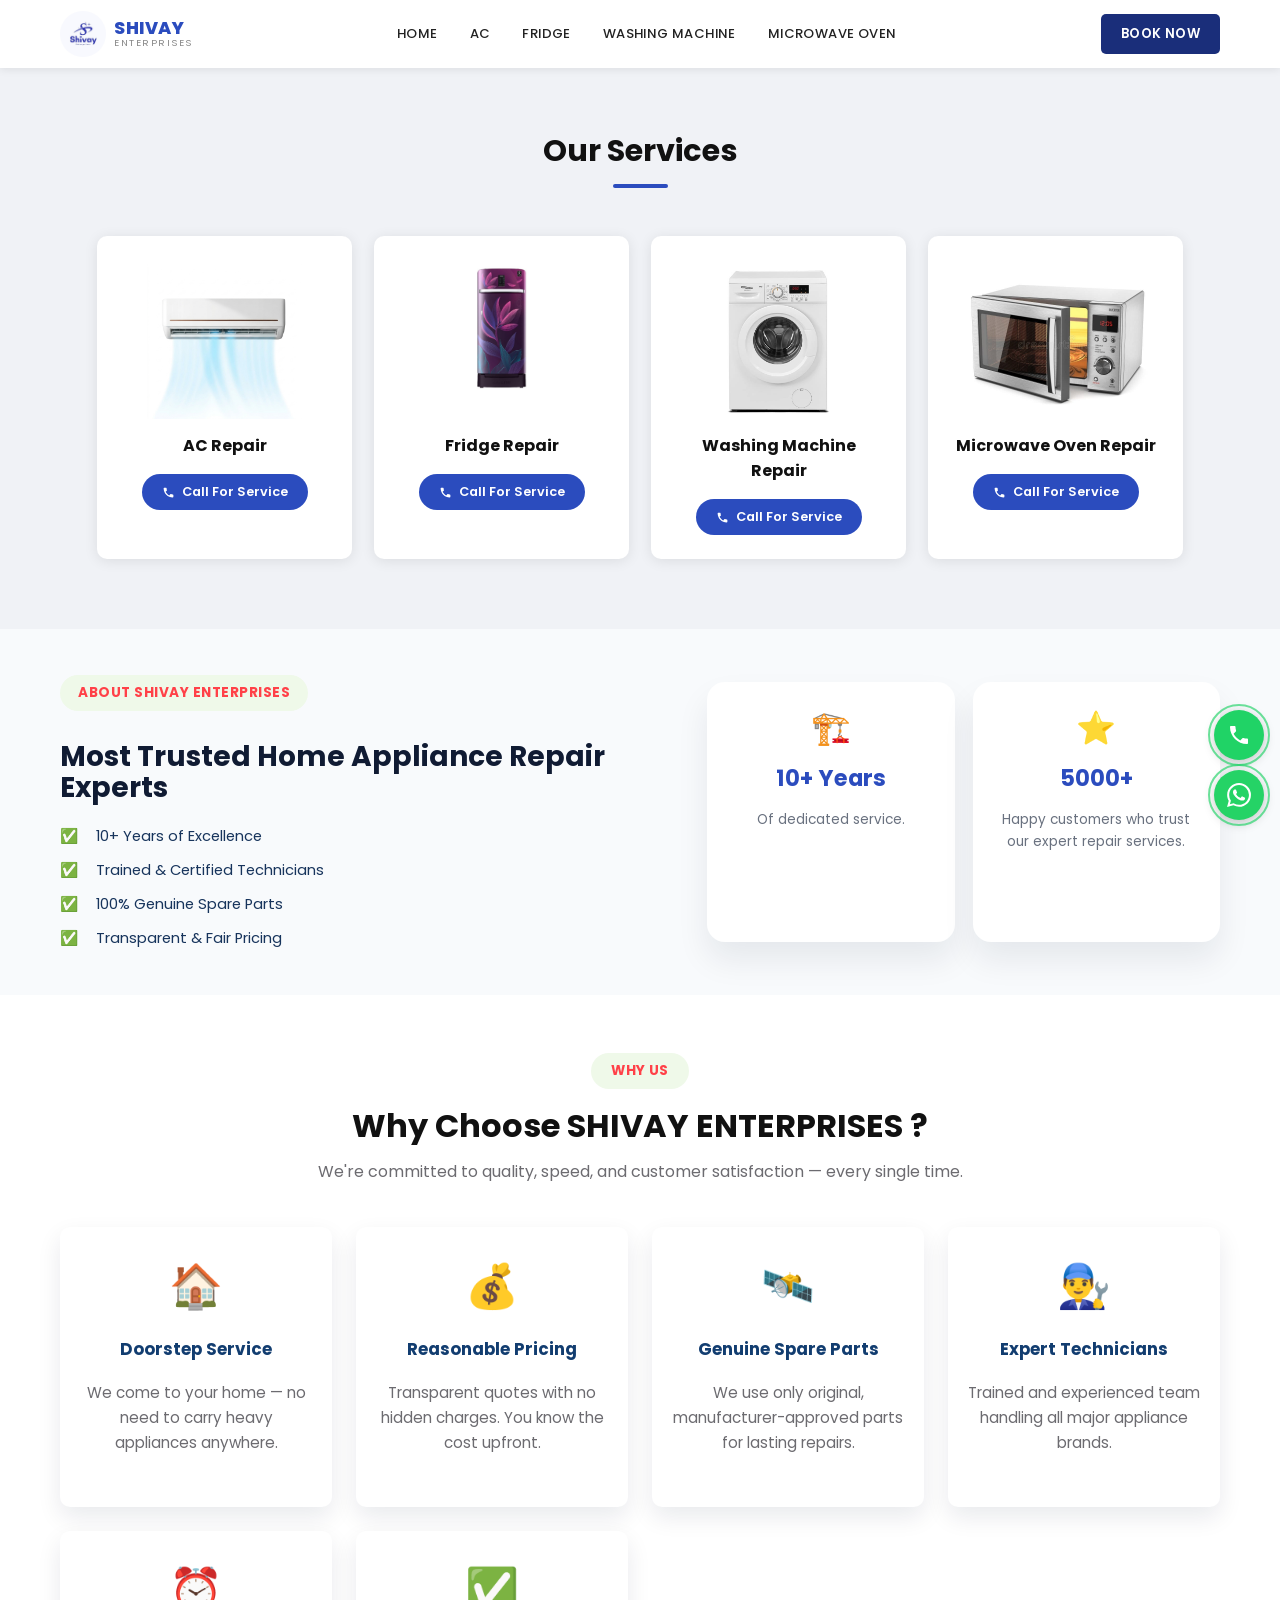
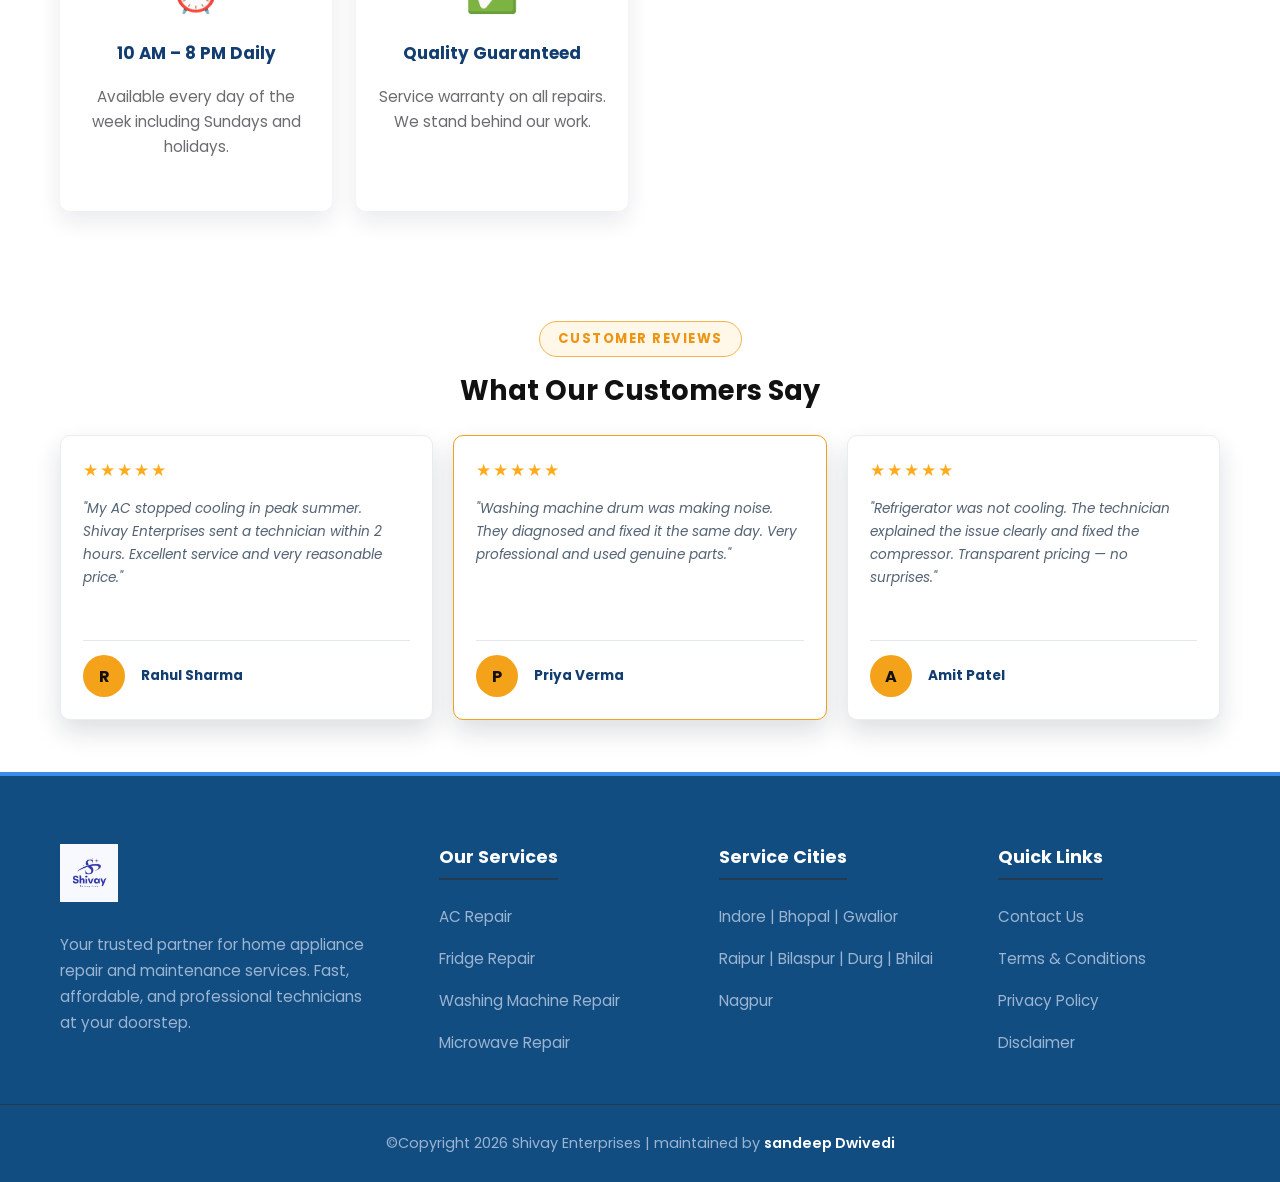
==== index.html @ f2757d31 "Keep service cities on one line" ====
<!DOCTYPE html>
<html lang="en">
<head>
  <meta charset="UTF-8" />
  <meta name="viewport" content="width=device-width, initial-scale=1.0" />
  <meta name="description" content="Shivay Enterprises provides home appliance repair services including AC, fridge, washing machine and microwave oven repair." />
  <title>Shivay Enterprises | Home Appliance Repair Service</title>
  <link rel="preconnect" href="https://fonts.googleapis.com" />
  <link rel="preconnect" href="https://fonts.gstatic.com" crossorigin />
  <link href="https://fonts.googleapis.com/css2?family=Poppins:wght@300;400;500;600;700;800&display=swap" rel="stylesheet" />
  <link rel="stylesheet" href="css/style.css" />
</head>
<body>

  <!-- HEADER -->
  <header class="header" id="mainHeader">
    <div class="container header__inner">
      <a href="#" class="logo">
        <img src="images/logo.jpg" alt="Shivay Enterprises Logo" class="logo__img" onerror="this.style.display='none';this.nextElementSibling.style.display='flex'" />
        <div class="logo__fallback">S</div>
        <div class="logo__text">
          <span class="logo__name">SHIVAY</span>
          <span class="logo__sub">ENTERPRISES</span>
        </div>
      </a>

      <nav class="nav" id="desktopNav">
        <a href="#" class="nav__link">HOME</a>
        <a href="#ac-repair" class="nav__link">AC</a>
        <a href="#fridge-repair" class="nav__link">FRIDGE</a>
        <a href="#washing-machine-repair" class="nav__link">WASHING MACHINE</a>
        <a href="#microwave-repair" class="nav__link">MICROWAVE OVEN</a>
      </nav>

      <a href="tel:+919039470978" class="btn-booknow">BOOK NOW</a>

      <button class="hamburger" id="hamburger" aria-label="Open menu">
        <span></span>
        <span></span>
        <span></span>
      </button>
    </div>

    <!-- Mobile Menu -->
    <div class="mobile-menu" id="mobileMenu">
      <a href="#" class="mobile-menu__link">HOME</a>
      <a href="#ac-repair" class="mobile-menu__link">AC</a>
      <a href="#fridge-repair" class="mobile-menu__link">FRIDGE</a>
      <a href="#washing-machine-repair" class="mobile-menu__link">WASHING MACHINE</a>
      <a href="#microwave-repair" class="mobile-menu__link">MICROWAVE OVEN</a>
      <a href="tel:+919039470978" class="btn-booknow mobile-menu__btn">BOOK NOW</a>
    </div>
  </header>

  <!-- SERVICES SECTION -->
  <section class="services" id="services">
    <div class="container">
      <h1 class="section-title">Our Services</h1>
      <div class="section-line"></div>

      <div class="services__grid">

        <!-- AC Repair -->
        <div class="service-card" id="ac-repair">
          <div class="service-card__img-wrap">
            <img src="images/ac.png" alt="AC Repair" class="service-card__img" />
          </div>
          <p class="service-card__name">AC Repair</p>
          <a href="tel:+919039470978" class="btn-call">
            <svg viewBox="0 0 24 24"><path d="M6.62 10.79c1.44 2.83 3.76 5.14 6.59 6.59l2.2-2.2c.27-.27.67-.36 1.02-.24 1.12.37 2.33.57 3.57.57.55 0 1 .45 1 1V20c0 .55-.45 1-1 1-9.39 0-17-7.61-17-17 0-.55.45-1 1-1h3.5c.55 0 1 .45 1 1 0 1.25.2 2.45.57 3.57.11.35.03.74-.25 1.02l-2.2 2.2z"/></svg>
            Call For Service
          </a>
        </div>

        <!-- Fridge Repair -->
        <div class="service-card" id="fridge-repair">
          <div class="service-card__img-wrap">
            <img src="images/fridge.png" alt="Fridge Repair" class="service-card__img" />
          </div>
          <p class="service-card__name">Fridge Repair</p>
          <a href="tel:+919039470978" class="btn-call">
            <svg viewBox="0 0 24 24"><path d="M6.62 10.79c1.44 2.83 3.76 5.14 6.59 6.59l2.2-2.2c.27-.27.67-.36 1.02-.24 1.12.37 2.33.57 3.57.57.55 0 1 .45 1 1V20c0 .55-.45 1-1 1-9.39 0-17-7.61-17-17 0-.55.45-1 1-1h3.5c.55 0 1 .45 1 1 0 1.25.2 2.45.57 3.57.11.35.03.74-.25 1.02l-2.2 2.2z"/></svg>
            Call For Service
          </a>
        </div>

        <!-- Washing Machine Repair -->
        <div class="service-card" id="washing-machine-repair">
          <div class="service-card__img-wrap">
            <img src="images/washer.png" alt="Washing Machine Repair" class="service-card__img" />
          </div>
          <p class="service-card__name">Washing Machine Repair</p>
          <a href="tel:+919039470978" class="btn-call">
            <svg viewBox="0 0 24 24"><path d="M6.62 10.79c1.44 2.83 3.76 5.14 6.59 6.59l2.2-2.2c.27-.27.67-.36 1.02-.24 1.12.37 2.33.57 3.57.57.55 0 1 .45 1 1V20c0 .55-.45 1-1 1-9.39 0-17-7.61-17-17 0-.55.45-1 1-1h3.5c.55 0 1 .45 1 1 0 1.25.2 2.45.57 3.57.11.35.03.74-.25 1.02l-2.2 2.2z"/></svg>
            Call For Service
          </a>
        </div>

        <!-- Microwave Oven Repair -->
        <div class="service-card" id="microwave-repair">
          <div class="service-card__img-wrap">
            <img src="images/microwave.png" alt="Microwave Oven Repair" class="service-card__img" />
          </div>
          <p class="service-card__name">Microwave Oven Repair</p>
          <a href="tel:+919039470978" class="btn-call">
            <svg viewBox="0 0 24 24"><path d="M6.62 10.79c1.44 2.83 3.76 5.14 6.59 6.59l2.2-2.2c.27-.27.67-.36 1.02-.24 1.12.37 2.33.57 3.57.57.55 0 1 .45 1 1V20c0 .55-.45 1-1 1-9.39 0-17-7.61-17-17 0-.55.45-1 1-1h3.5c.55 0 1 .45 1 1 0 1.25.2 2.45.57 3.57.11.35.03.74-.25 1.02l-2.2 2.2z"/></svg>
            Call For Service
          </a>
        </div>

      </div>
    </div>
  </section>

  <!-- ABOUT SHIVAY ENTERPRISES -->
  <section class="about" id="about">
    <div class="container about__inner">
      <div class="about__content">
        <p class="about__eyebrow">ABOUT SHIVAY ENTERPRISES</p>
        <h2 class="about__title">Most Trusted Home Appliance Repair Experts</h2>
        <ul class="about__list">
          <li>✅ <span>10+ Years of Excellence</span></li>
          <li>✅ <span>Trained &amp; Certified Technicians</span></li>
          <li>✅ <span>100% Genuine Spare Parts</span></li>
          <li>✅ <span>Transparent &amp; Fair Pricing</span></li>
        </ul>
      </div>

      <div class="about__stats">
        <div class="about__stat">
          <div class="about__stat-icon">🏗️</div>
          <h3>10+ Years</h3>
          <p>Of dedicated service.</p>
        </div>
        <div class="about__stat">
          <div class="about__stat-icon">⭐</div>
          <h3>5000+</h3>
          <p>Happy customers who trust our expert repair services.</p>
        </div>
      </div>
    </div>
  </section>

  <!-- WHY US -->
  <section class="why-choose" id="why-choose">
    <div class="container">
      <p class="why-choose__badge">WHY US</p>
      <h2 class="why-choose__heading">Why Choose SHIVAY ENTERPRISES ?</h2>
      <p class="why-choose__description">We're committed to quality, speed, and customer satisfaction — every single time.</p>

      <div class="why-choose__grid">
        <article class="feature">
          <div class="feature__icon">🏠</div>
          <h3 class="feature__title">Doorstep Service</h3>
          <p class="feature__text">We come to your home — no need to carry heavy appliances anywhere.</p>
        </article>
        <article class="feature">
          <div class="feature__icon">💰</div>
          <h3 class="feature__title">Reasonable Pricing</h3>
          <p class="feature__text">Transparent quotes with no hidden charges. You know the cost upfront.</p>
        </article>
        <article class="feature">
          <div class="feature__icon">🛰️</div>
          <h3 class="feature__title">Genuine Spare Parts</h3>
          <p class="feature__text">We use only original, manufacturer-approved parts for lasting repairs.</p>
        </article>
        <article class="feature">
          <div class="feature__icon">👨‍🔧</div>
          <h3 class="feature__title">Expert Technicians</h3>
          <p class="feature__text">Trained and experienced team handling all major appliance brands.</p>
        </article>
        <article class="feature">
          <div class="feature__icon">⏰</div>
          <h3 class="feature__title">10 AM – 8 PM Daily</h3>
          <p class="feature__text">Available every day of the week including Sundays and holidays.</p>
        </article>
        <article class="feature">
          <div class="feature__icon">✅</div>
          <h3 class="feature__title">Quality Guaranteed</h3>
          <p class="feature__text">Service warranty on all repairs. We stand behind our work.</p>
        </article>
      </div>
    </div>
  </section>

  <!-- CUSTOMER REVIEWS -->
  <section class="reviews" id="reviews">
    <div class="container">
      <p class="reviews__badge">CUSTOMER REVIEWS</p>
      <h2 class="reviews__heading">What Our Customers Say</h2>

      <div class="reviews__grid">
        <article class="review-card">
          <div class="review-card__stars">★★★★★</div>
          <p class="review-card__text">"My AC stopped cooling in peak summer. Shivay Enterprises sent a technician within 2 hours. Excellent service and very reasonable price."</p>
          <div class="review-card__customer">
            <div class="review-card__avatar">R</div>
            <p>Rahul Sharma</p>
          </div>
        </article>

        <article class="review-card review-card--featured">
          <div class="review-card__stars">★★★★★</div>
          <p class="review-card__text">"Washing machine drum was making noise. They diagnosed and fixed it the same day. Very professional and used genuine parts."</p>
          <div class="review-card__customer">
            <div class="review-card__avatar">P</div>
            <p>Priya Verma</p>
          </div>
        </article>

        <article class="review-card">
          <div class="review-card__stars">★★★★★</div>
          <p class="review-card__text">"Refrigerator was not cooling. The technician explained the issue clearly and fixed the compressor. Transparent pricing — no surprises."</p>
          <div class="review-card__customer">
            <div class="review-card__avatar">A</div>
            <p>Amit Patel</p>
          </div>
        </article>
      </div>
    </div>
  </section>

  <!-- CONTACT SECTION -->
  <section class="contact" id="contact">
    <div class="container">
      <div class="contact__grid">
        <div class="contact__brand">
          <img src="images/logo.jpg" alt="Shivay Enterprises" class="contact__logo" />
          <p>Your trusted partner for home appliance repair and maintenance services. Fast, affordable, and professional technicians at your doorstep.</p>
        </div>

        <div class="contact__column">
          <h2>Our Services</h2>
          <a href="#ac-repair">AC Repair</a>
          <a href="#fridge-repair">Fridge Repair</a>
          <a href="#washing-machine-repair">Washing Machine Repair</a>
          <a href="#microwave-repair">Microwave Repair</a>
        </div>

        <div class="contact__column">
          <h2>Service Cities</h2>
          <p>Indore | Bhopal | Gwalior</p>
          <p class="contact__cities">Raipur | Bilaspur | Durg | Bhilai</p>
          <p>Nagpur</p>
        </div>

        <div class="contact__column">
          <h2>Quick Links</h2>
          <a href="tel:+919039470978">Contact Us</a>
          <a href="terms.html">Terms &amp; Conditions</a>
            <a href="privacy.html">Privacy Policy</a>
          <a href="disclaimer.html">Disclaimer</a>
        </div>
      </div>
    </div>
  </section>

  <!-- FOOTER -->
  <footer class="footer">
    <div class="container">
      <p class="footer__copy">&copy;Copyright 2026 Shivay Enterprises | maintained by <strong>sandeep Dwivedi</strong></p>
    </div>
  </footer>

  <!-- Floating Call & WhatsApp Buttons -->
  <div class="floating-btns">
    <a href="tel:+919039470978" class="floating-btn floating-btn--call" title="Call Us">
      <svg viewBox="0 0 24 24"><path d="M6.62 10.79c1.44 2.83 3.76 5.14 6.59 6.59l2.2-2.2c.27-.27.67-.36 1.02-.24 1.12.37 2.33.57 3.57.57.55 0 1 .45 1 1V20c0 .55-.45 1-1 1-9.39 0-17-7.61-17-17 0-.55.45-1 1-1h3.5c.55 0 1 .45 1 1 0 1.25.2 2.45.57 3.57.11.35.03.74-.25 1.02l-2.2 2.2z"/></svg>
    </a>
    <a href="https://wa.me/919039470978" class="floating-btn floating-btn--whatsapp" title="WhatsApp" target="_blank" rel="noopener">
      <svg viewBox="0 0 24 24"><path d="M17.472 14.382c-.297-.149-1.758-.867-2.03-.967-.273-.099-.471-.148-.67.15-.197.297-.767.966-.94 1.164-.173.199-.347.223-.644.075-.297-.15-1.255-.463-2.39-1.475-.883-.788-1.48-1.761-1.653-2.059-.173-.297-.018-.458.13-.606.134-.133.298-.347.446-.52.149-.174.198-.298.298-.497.099-.198.05-.371-.025-.52-.075-.149-.669-1.612-.916-2.207-.242-.579-.487-.5-.669-.51-.173-.008-.371-.01-.57-.01-.198 0-.52.074-.792.372-.272.297-1.04 1.016-1.04 2.479 0 1.462 1.065 2.875 1.213 3.074.149.198 2.096 3.2 5.077 4.487.709.306 1.262.489 1.694.625.712.227 1.36.195 1.871.118.571-.085 1.758-.719 2.006-1.413.248-.694.248-1.289.173-1.413-.074-.124-.272-.198-.57-.347m-5.421 7.403h-.004a9.87 9.87 0 01-5.031-1.378l-.361-.214-3.741.982.998-3.648-.235-.374a9.86 9.86 0 01-1.51-5.26c.001-5.45 4.436-9.884 9.888-9.884 2.64 0 5.122 1.03 6.988 2.898a9.825 9.825 0 012.893 6.994c-.003 5.45-4.437 9.884-9.885 9.884m8.413-18.297A11.815 11.815 0 0012.05 0C5.495 0 .16 5.335.157 11.892c0 2.096.547 4.142 1.588 5.945L.057 24l6.305-1.654a11.882 11.882 0 005.683 1.448h.005c6.554 0 11.89-5.335 11.893-11.893a11.821 11.821 0 00-3.48-8.413z"/></svg>
    </a>
  </div>

  <script src="js/script.js"></script>
</body>
</html>
---- css/style.css ----
@import url('https://fonts.googleapis.com/css2?family=Poppins:wght@300;400;500;600;700;800&display=swap');

* {
  box-sizing: border-box;
  margin: 0;
  padding: 0;
}

html {
  scroll-behavior: smooth;
}

body {
  font-family: 'Poppins', sans-serif;
  color: #222;
  background: #fff;
}

a {
  text-decoration: none;
  color: inherit;
}

img {
  max-width: 100%;
  display: block;
}

.container {
  max-width: 1200px;
  margin: 0 auto;
  padding: 0 20px;
}

/* ========================
   HEADER
======================== */
.header {
  position: sticky;
  top: 0;
  z-index: 1000;
  background: #fff;
  box-shadow: 0 2px 8px rgba(0,0,0,0.08);
}

.header__inner {
  display: flex;
  align-items: center;
  justify-content: space-between;
  height: 68px;
}

/* Logo */
.logo {
  display: flex;
  align-items: center;
  gap: 8px;
}

.logo__img {
  width: 46px;
  height: 46px;
  border-radius: 50%;
  object-fit: contain;
}

.logo__fallback {
  display: none;
  width: 46px;
  height: 46px;
  border-radius: 50%;
  background: #2b4cbe;
  color: #fff;
  font-size: 22px;
  font-weight: 800;
  align-items: center;
  justify-content: center;
  flex-shrink: 0;
}

.logo__text {
  display: flex;
  flex-direction: column;
  line-height: 1.1;
}

.logo__name {
  font-size: 1.1rem;
  font-weight: 800;
  color: #2b4cbe;
  letter-spacing: 0.5px;
}

.logo__sub {
  font-size: 0.6rem;
  font-weight: 400;
  color: #888;
  letter-spacing: 1.5px;
}

/* Desktop Nav */
.nav {
  display: flex;
  align-items: center;
  gap: 4px;
}

.nav__link {
  font-size: 0.82rem;
  font-weight: 500;
  color: #222;
  padding: 8px 14px;
  letter-spacing: 0.4px;
}

.nav__link:hover {
  color: #2b4cbe;
}

/* Book Now Button */
.btn-booknow {
  background: #1a2e7a;
  color: #fff;
  font-size: 0.82rem;
  font-weight: 600;
  padding: 10px 20px;
  border-radius: 5px;
  letter-spacing: 0.4px;
  white-space: nowrap;
  transition: background 0.2s;
}

.btn-booknow:hover {
  background: #142265;
}

/* Hamburger */
.hamburger {
  display: none;
  flex-direction: column;
  gap: 5px;
  background: none;
  border: none;
  cursor: pointer;
  padding: 4px;
}

.hamburger span {
  display: block;
  width: 24px;
  height: 2px;
  background: #222;
  border-radius: 2px;
  transition: all 0.3s;
}

.hamburger.active span:nth-child(1) { transform: translateY(7px) rotate(45deg); }
.hamburger.active span:nth-child(2) { opacity: 0; }
.hamburger.active span:nth-child(3) { transform: translateY(-7px) rotate(-45deg); }

/* Mobile Menu */
.mobile-menu {
  display: none;
  flex-direction: column;
  gap: 2px;
  padding: 14px 20px 18px;
  border-top: 2px solid #2b4cbe;
  background: #fff;
}

.mobile-menu.open {
  display: flex;
}

.mobile-menu__link {
  font-size: 0.9rem;
  font-weight: 500;
  color: #222;
  padding: 10px 12px;
  border-radius: 5px;
  letter-spacing: 0.4px;
}

.mobile-menu__link:hover {
  background: rgba(43,76,190,0.07);
  color: #2b4cbe;
}

.mobile-menu__btn {
  margin-top: 8px;
  text-align: center;
  display: block;
  width: 100%;
}

/* ========================
   SECTION TITLE & LINE
======================== */
.section-title {
  font-size: 1.9rem;
  font-weight: 700;
  text-align: center;
  color: #111;
  margin-bottom: 10px;
}

.section-title--white {
  color: #fff;
}

.section-line {
  width: 55px;
  height: 4px;
  background: #2b4cbe;
  margin: 0 auto 48px;
  border-radius: 2px;
}

.section-line--white {
  background: #fff;
}

/* ========================
   SERVICES SECTION
======================== */
.services {
  background: #f0f2f6;
  padding: 60px 0 70px;
}

.services__grid {
  display: flex;
  flex-wrap: wrap;
  justify-content: center;
  gap: 22px;
}

/* Service Card */
.service-card {
  background: #fff;
  border-radius: 10px;
  box-shadow: 0 2px 14px rgba(0,0,0,0.09);
  padding: 28px 22px 24px;
  display: flex;
  flex-direction: column;
  align-items: center;
  text-align: center;
  width: 255px;
  transition: transform 0.3s ease, box-shadow 0.3s ease;
}

.service-card:hover {
  transform: translateY(-8px) scale(1.02);
  box-shadow: 0 12px 26px rgba(0,0,0,0.16);
}

.service-card__img-wrap {
  width: 200px;
  height: 155px;
  display: flex;
  align-items: center;
  justify-content: center;
  margin-bottom: 14px;
  overflow: hidden;
}

.service-card__img {
  max-width: 100%;
  max-height: 100%;
  object-fit: contain;
  transition: transform 0.3s ease-in-out;
}

.service-card:hover .service-card__img {
  transform: scale(1.1);
}

.service-card__name {
  font-size: 1rem;
  font-weight: 700;
  color: #111;
  margin-bottom: 16px;
}

/* Call For Service Button */
.btn-call {
  display: inline-flex;
  align-items: center;
  gap: 7px;
  background: #2b4cbe;
  color: #fff;
  font-size: 0.8rem;
  font-weight: 600;
  padding: 9px 20px;
  border-radius: 50px;
  transition: background 0.2s;
}

.btn-call svg {
  width: 13px;
  height: 13px;
  fill: #fff;
  flex-shrink: 0;
}

.btn-call:hover {
  background: #1e3a9f;
}

/* ========================
   ABOUT SECTION
======================== */
.about {
  background: #f8fafc;
  padding: 46px 0;
}

.about__inner {
  display: grid;
  grid-template-columns: minmax(0, 1.15fr) minmax(420px, 1fr);
  align-items: center;
  gap: 58px;
}

.about__eyebrow {
  display: inline-block;
  background: #eff9e9;
  color: #ff4148;
  font-size: 0.85rem;
  font-weight: 700;
  letter-spacing: 0.5px;
  padding: 8px 18px;
  border-radius: 30px;
  margin-bottom: 30px;
}

.about__title {
  max-width: 620px;
  color: #101b33;
  font-size: 1.75rem;
  line-height: 1.12;
  margin-bottom: 22px;
}

.about__list {
  list-style: none;
  display: grid;
  gap: 13px;
  color: #17345c;
  font-size: 0.92rem;
}

.about__list li {
  display: flex;
  align-items: center;
  gap: 18px;
}

.about__list li:first-letter {
  color: #45ce8a;
}

.about__stats {
  display: grid;
  grid-template-columns: repeat(2, minmax(0, 1fr));
  gap: 18px;
}

.about__stat {
  min-height: 260px;
  background: #fff;
  border-radius: 18px;
  box-shadow: 0 18px 32px rgba(16,27,51,0.08);
  padding: 30px 18px 24px;
  text-align: center;
}

.about__stat-icon {
  font-size: 2rem;
  line-height: 1;
  margin-bottom: 17px;
}

.about__stat h3 {
  color: #2b4cbe;
  font-size: 1.4rem;
  margin-bottom: 14px;
}

.about__stat p {
  color: #69717f;
  font-size: 0.85rem;
  line-height: 1.65;
}

/* ========================
   WHY CHOOSE US
======================== */
.why-choose {
  background: #fff;
  padding: 58px 0 66px;
  text-align: center;
}

.why-choose__grid {
  display: grid;
  grid-template-columns: repeat(4, minmax(0, 1fr));
  gap: 24px;
  justify-content: start;
  margin-top: 42px;
}

.feature {
  min-height: 280px;
  background: #fff;
  border-radius: 10px;
  box-shadow: 0 10px 25px rgba(16,27,51,0.09);
  text-align: center;
  padding: 38px 20px 26px;
}

.feature__icon {
  font-size: 2.7rem;
  line-height: 1;
  margin: 0 auto 28px;
}

.feature__title {
  font-size: 1.05rem;
  font-weight: 700;
  color: #123d70;
  margin-bottom: 18px;
}

.feature__text {
  font-size: 0.95rem;
  color: #6c6b70;
  line-height: 1.65;
}

.why-choose__badge {
  display: inline-block;
  margin-bottom: 18px;
  padding: 8px 20px;
  border-radius: 24px;
  background: #eff9e9;
  color: #ff4148;
  font-size: 0.85rem;
  font-weight: 700;
  letter-spacing: 0.4px;
}

.why-choose__heading {
  color: #111;
  font-size: 2rem;
  line-height: 1.2;
  margin-bottom: 14px;
}

.why-choose__description {
  color: #6c6b70;
  font-size: 1rem;
  line-height: 1.6;
}

/* ========================
   CUSTOMER REVIEWS
======================== */
.reviews {
  background: #fff;
  padding: 44px 0 52px;
  text-align: center;
}

.reviews__badge {
  display: inline-block;
  margin-bottom: 18px;
  padding: 7px 18px;
  border: 1px solid #f6b24a;
  border-radius: 24px;
  background: #fff8e9;
  color: #ed9413;
  font-size: 0.82rem;
  font-weight: 700;
  letter-spacing: 1.5px;
}

.reviews__heading {
  color: #111;
  font-size: 1.7rem;
  line-height: 1.2;
  margin-bottom: 28px;
}

.reviews__grid {
  display: grid;
  grid-template-columns: repeat(3, minmax(0, 1fr));
  gap: 20px;
  text-align: left;
}

.review-card {
  min-height: 285px;
  display: flex;
  flex-direction: column;
  background: #fff;
  border: 1px solid #e8edf3;
  border-radius: 10px;
  box-shadow: 0 12px 26px rgba(16,27,51,0.14);
  padding: 26px 22px 22px;
}

.review-card--featured {
  border-color: #f1a11b;
}

.review-card__stars {
  color: #ffab1c;
  font-size: 1.05rem;
  letter-spacing: 2px;
  line-height: 1;
  margin-bottom: 18px;
}

.review-card__text {
  flex: 1;
  color: #536273;
  font-size: 0.85rem;
  font-style: italic;
  line-height: 1.7;
  margin: 0;
}

.review-card__customer {
  display: flex;
  align-items: center;
  gap: 16px;
  border-top: 1px solid #e1e7ed;
  padding-top: 14px;
}

.review-card__avatar {
  width: 42px;
  height: 42px;
  display: flex;
  align-items: center;
  justify-content: center;
  flex-shrink: 0;
  border-radius: 50%;
  background: #f5a21b;
  color: #111;
  font-size: 1rem;
  font-weight: 700;
}

.review-card__customer p {
  color: #123d70;
  font-size: 0.85rem;
  font-weight: 700;
  margin: 0;
}

/* ========================
   CONTACT SECTION
======================== */
.contact {
  background: #124d82;
  border-top: 4px solid #3d8de8;
  padding: 68px 0 48px;
}

.contact__grid {
  display: grid;
  grid-template-columns: 1.45fr 1fr 1fr 1fr;
  gap: 58px;
  max-width: 1180px;
  margin: 0 auto;
}

.contact__brand,
.contact__column {
  display: flex;
  flex-direction: column;
}

.contact__brand {
  gap: 30px;
}

.contact__logo {
  width: 58px;
  height: 58px;
  object-fit: contain;
}

.contact__brand p,
.contact__column a,
.contact__column p {
  color: #9bb4d1;
  font-size: 0.95rem;
  line-height: 1.7;
  margin: 0;
}

.contact__brand p {
  max-width: 410px;
}

.contact__column {
  gap: 16px;
}

.contact__cities {
  white-space: nowrap;
}

.contact__column h2 {
  width: fit-content;
  color: #fff;
  font-size: 1.1rem;
  font-weight: 700;
  margin: 0 0 8px;
  padding-bottom: 8px;
  border-bottom: 2px solid #243a51;
}

.contact__column a:hover {
  color: #fff;
}

/* ========================
   FOOTER
======================== */
.footer {
  background: #124d82;
  border-top: 1px solid #26394c;
  padding: 28px 0;
  text-align: center;
}

.footer__copy {
  color: #9bb4d1;
  font-size: 0.9rem;
}

.footer__copy strong {
  color: #fff;
  font-weight: 600;
}

/* ========================
   FLOATING BUTTONS
======================== */
.floating-btns {
  position: fixed;
  right: 16px;
  bottom: 80px;
  display: flex;
  flex-direction: column;
  gap: 10px;
  z-index: 999;
}

.floating-btn {
  position: relative;
  width: 50px;
  height: 50px;
  border-radius: 50%;
  display: flex;
  align-items: center;
  justify-content: center;
  box-shadow: 0 3px 12px rgba(0,0,0,0.22);
  transition: transform 0.2s;
  animation: floating-icon-bob 1.4s ease-in-out infinite;
}

.floating-btn:hover {
  transform: scale(1.08);
}

.floating-btn--call {
  background: #20d366;
}

.floating-btn--whatsapp {
  background: #25d366;
  box-shadow: 0 3px 12px rgba(0,0,0,0.22);
}

.floating-btn::before {
  content: '';
  position: absolute;
  inset: -6px;
  border: 2px solid rgba(32,211,102,0.65);
  border-radius: 50%;
  animation: floating-wave 1.6s ease-out infinite;
  pointer-events: none;
}

.floating-btn svg {
  width: 24px;
  height: 24px;
  fill: #fff;
}

@keyframes floating-icon-bob {
  0%, 100% { transform: translateY(0); }
  50% { transform: translateY(-5px); }
}

@keyframes floating-wave {
  0% { opacity: 0.8; transform: scale(0.92); }
  70%, 100% { opacity: 0; transform: scale(1.35); }
}

/* ========================
   RESPONSIVE - TABLET
======================== */
@media (max-width: 900px) {
  .about__inner {
    grid-template-columns: 1fr;
  }

  .why-choose__grid {
    grid-template-columns: repeat(2, minmax(0, 1fr));
  }

  .reviews__grid {
    grid-template-columns: 1fr;
    max-width: 620px;
    margin: 0 auto;
  }

  .contact__grid {
    grid-template-columns: repeat(2, minmax(0, 1fr));
    gap: 40px 32px;
  }

  .services__grid {
    gap: 18px;
  }

  .service-card {
    width: 220px;
  }

  .service-card__img-wrap {
    width: 170px;
    height: 130px;
  }
}

/* ========================
   RESPONSIVE - MOBILE
======================== */
@media (max-width: 768px) {
  .nav { display: none; }
  .btn-booknow { display: none; }
  .hamburger { display: flex; }

  .services__grid {
    flex-direction: column;
    align-items: center;
    gap: 18px;
  }

  .service-card {
    width: 100%;
    max-width: 340px;
  }

  .why-choose__grid {
    grid-template-columns: 1fr;
  }

  .feature {
    min-height: 250px;
  }

  .contact__grid {
    grid-template-columns: 1fr;
    gap: 30px;
  }

  .contact {
    padding: 50px 0 34px;
  }

  .section-title {
    font-size: 1.6rem;
  }

  .reviews {
    padding: 42px 0 52px;
  }

  .reviews__heading {
    font-size: 1.55rem;
    margin-bottom: 28px;
  }

  .review-card {
    min-height: 285px;
    padding: 28px 22px 24px;
  }

  .about {
    padding: 52px 0;
  }

  .about__title {
    font-size: 2rem;
  }

  .about__stats {
    grid-template-columns: 1fr;
  }

  .about__stat {
    min-height: auto;
  }
}

@media (max-width: 480px) {
  .container {
    padding: 0 14px;
  }

  .section-title {
    font-size: 1.4rem;
  }

}
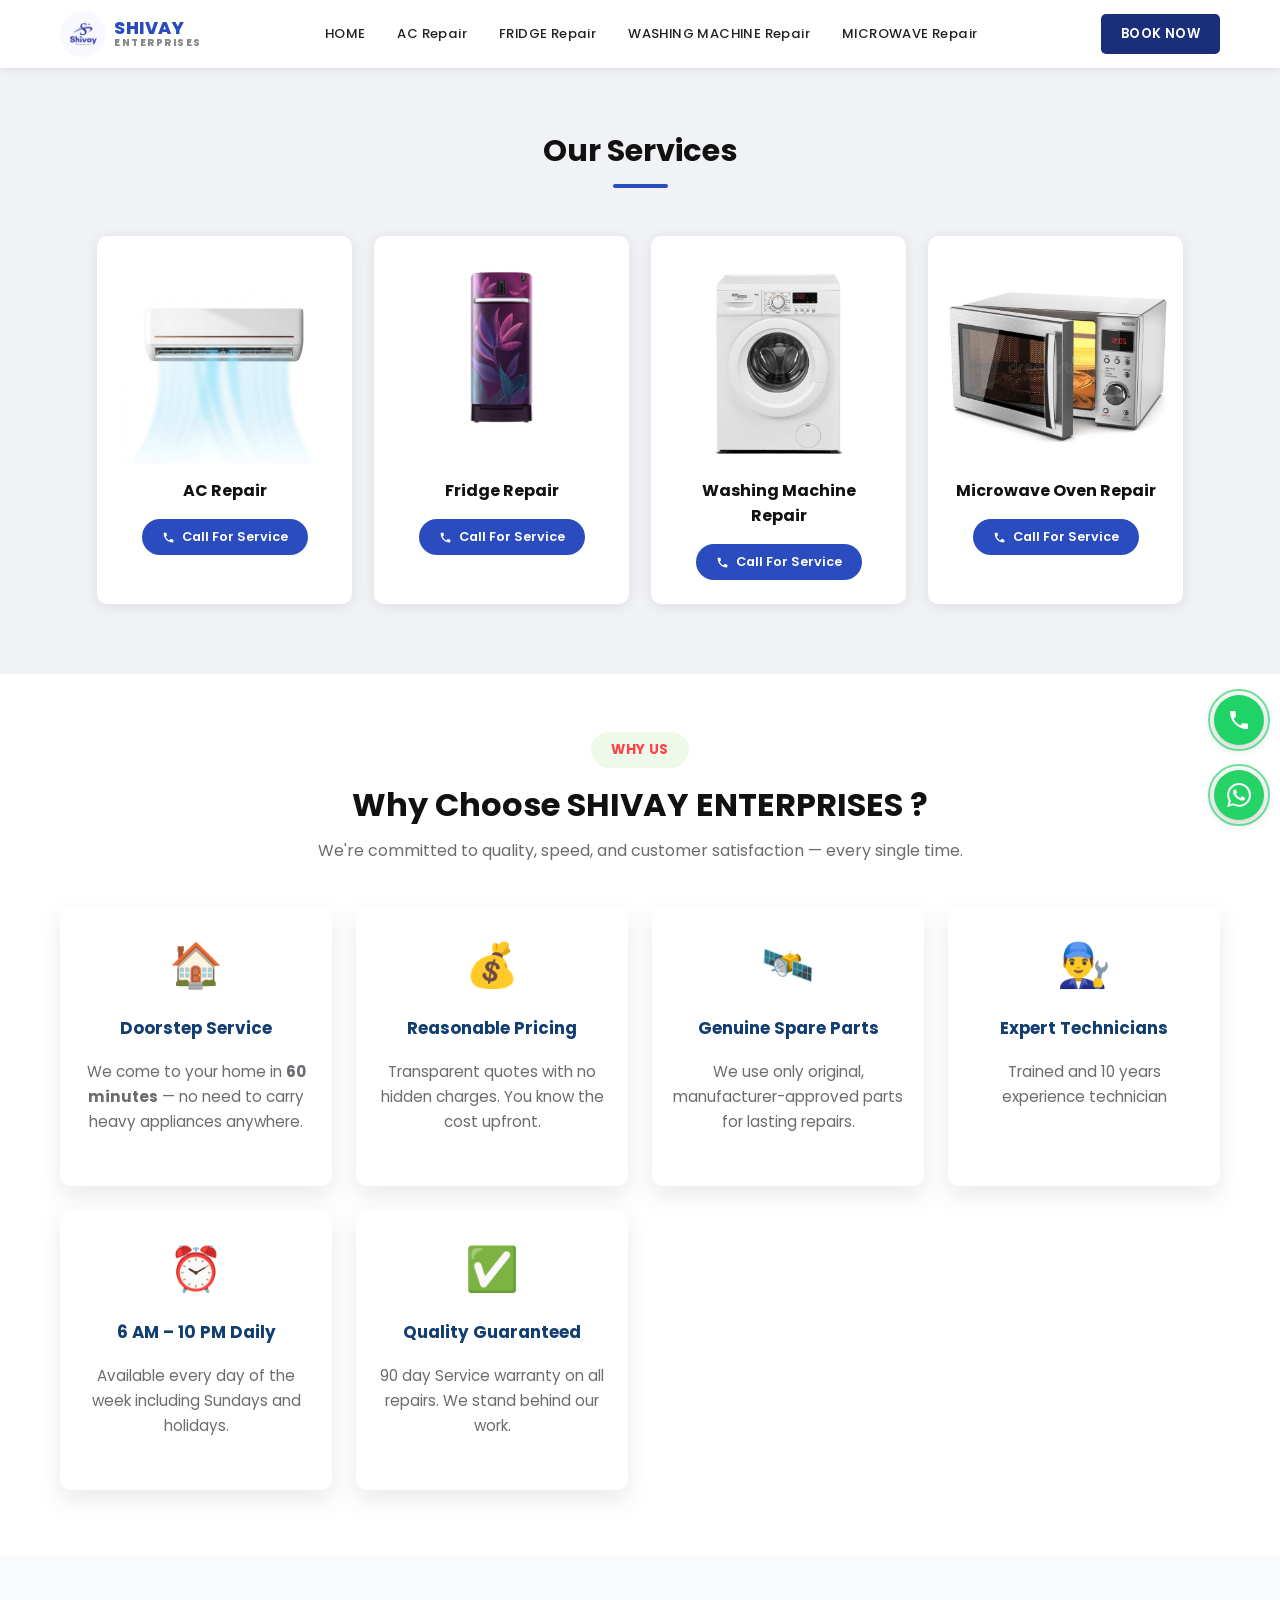
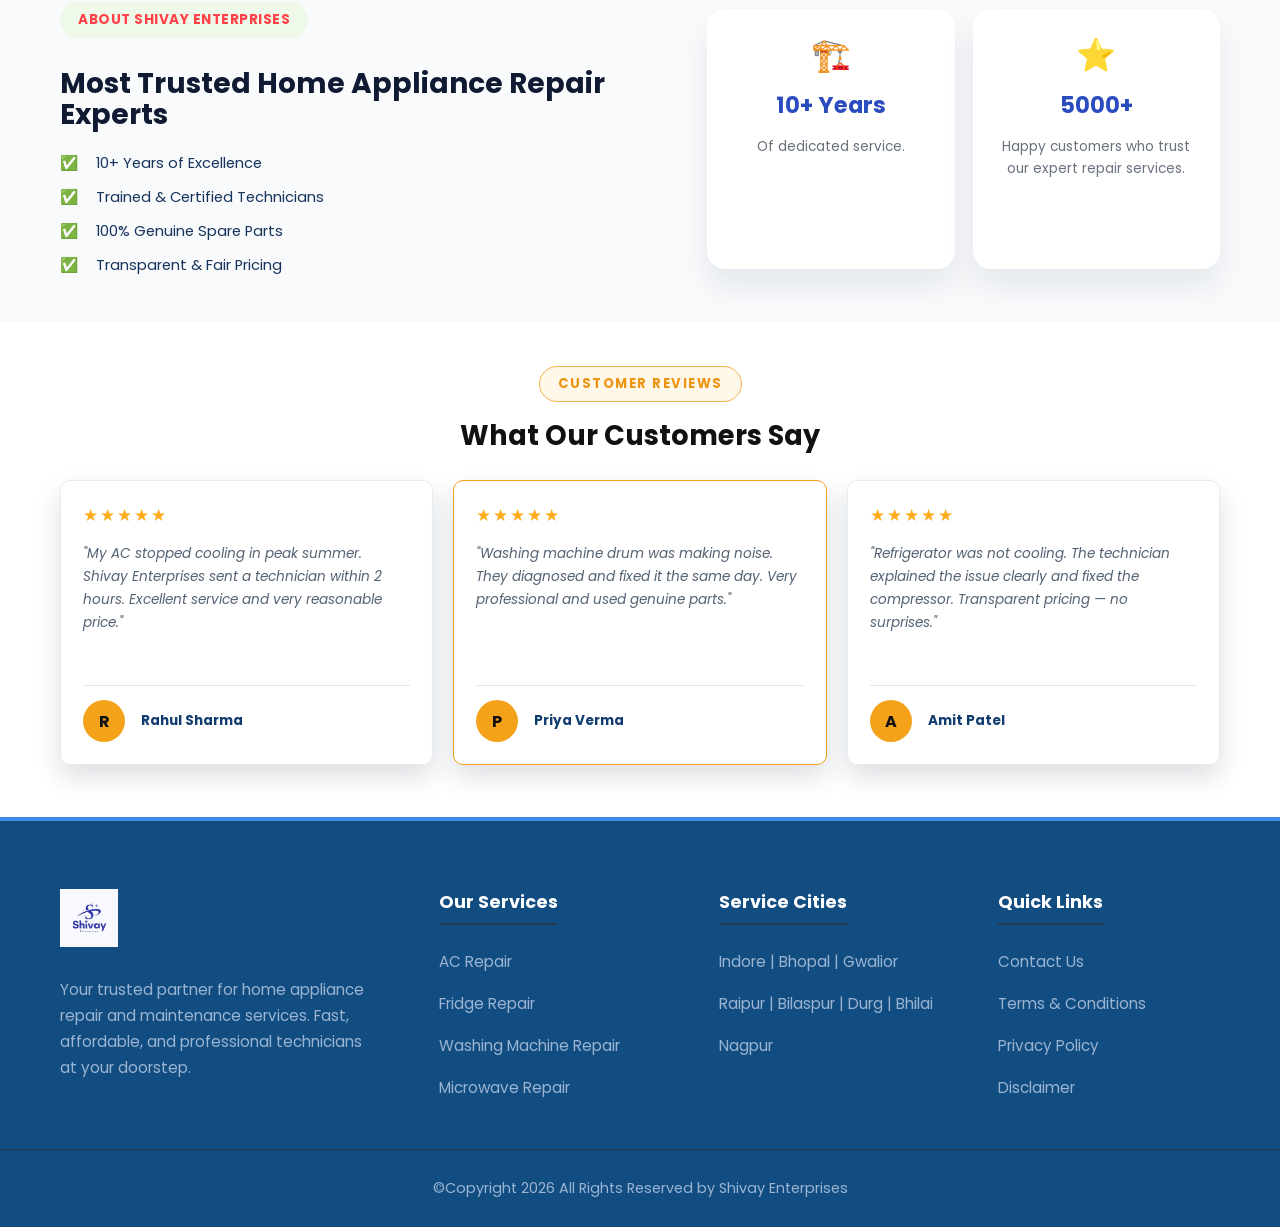
==== commit 6a251faa: "add-landing page" ====
--- a/index.html
+++ b/index.html
@@ -25,11 +25,11 @@
       </a>
 
       <nav class="nav" id="desktopNav">
-        <a href="#" class="nav__link">HOME</a>
-        <a href="#ac-repair" class="nav__link">AC</a>
-        <a href="#fridge-repair" class="nav__link">FRIDGE</a>
-        <a href="#washing-machine-repair" class="nav__link">WASHING MACHINE</a>
-        <a href="#microwave-repair" class="nav__link">MICROWAVE OVEN</a>
+        <a href="index.html" class="nav__link">HOME</a>
+        <a href="ac.html" class="nav__link">AC Repair</a>
+        <a href="fridge.html" class="nav__link">FRIDGE Repair</a>
+        <a href="washing-machine.html" class="nav__link">WASHING MACHINE Repair</a>
+        <a href="microwave.html" class="nav__link">MICROWAVE Repair</a>
       </nav>
 
       <a href="tel:+919039470978" class="btn-booknow">BOOK NOW</a>
@@ -43,11 +43,11 @@
 
     <!-- Mobile Menu -->
     <div class="mobile-menu" id="mobileMenu">
-      <a href="#" class="mobile-menu__link">HOME</a>
-      <a href="#ac-repair" class="mobile-menu__link">AC</a>
-      <a href="#fridge-repair" class="mobile-menu__link">FRIDGE</a>
-      <a href="#washing-machine-repair" class="mobile-menu__link">WASHING MACHINE</a>
-      <a href="#microwave-repair" class="mobile-menu__link">MICROWAVE OVEN</a>
+      <a href="index.html" class="mobile-menu__link">HOME</a>
+      <a href="ac.html" class="mobile-menu__link">AC Repair</a>
+      <a href="fridge.html" class="mobile-menu__link">FRIDGE Repair</a>
+      <a href="washing-machine.html" class="mobile-menu__link">WASHING MACHINE Repair</a>
+      <a href="microwave.html" class="mobile-menu__link">MICROWAVE Repair</a>
       <a href="tel:+919039470978" class="btn-booknow mobile-menu__btn">BOOK NOW</a>
     </div>
   </header>
@@ -108,6 +108,48 @@
           </a>
         </div>
 
+      </div>
+    </div>
+  </section>
+
+  <!-- WHY US -->
+  <section class="why-choose" id="why-choose">
+    <div class="container">
+      <p class="why-choose__badge">WHY US</p>
+      <h2 class="why-choose__heading">Why Choose SHIVAY ENTERPRISES ?</h2>
+      <p class="why-choose__description">We're committed to quality, speed, and customer satisfaction — every single time.</p>
+
+      <div class="why-choose__grid">
+        <article class="feature">
+          <div class="feature__icon">🏠</div>
+          <h3 class="feature__title">Doorstep Service</h3>
+          <p class="feature__text">We come to your home in <strong>60 minutes</strong> — no need to carry heavy appliances anywhere.</p>
+        </article>
+        <article class="feature">
+          <div class="feature__icon">💰</div>
+          <h3 class="feature__title">Reasonable Pricing</h3>
+          <p class="feature__text">Transparent quotes with no hidden charges. You know the cost upfront.</p>
+        </article>
+        <article class="feature">
+          <div class="feature__icon">🛰️</div>
+          <h3 class="feature__title">Genuine Spare Parts</h3>
+          <p class="feature__text">We use only original, manufacturer-approved parts for lasting repairs.</p>
+        </article>
+        <article class="feature">
+          <div class="feature__icon">👨‍🔧</div>
+          <h3 class="feature__title">Expert Technicians</h3>
+          <p class="feature__text">Trained and 10 years experience technician</p>
+        </article>
+        <article class="feature">
+          <div class="feature__icon">⏰</div>
+          <h3 class="feature__title">6 AM – 10 PM Daily</h3>
+          <p class="feature__text">Available every day of the week including Sundays and holidays.</p>
+        </article>
+        <article class="feature">
+          <div class="feature__icon">✅</div>
+          <h3 class="feature__title">Quality Guaranteed</h3>
+          <p class="feature__text">90 day Service warranty on all repairs. We stand behind our work.</p>
+        </article>
       </div>
     </div>
   </section>
@@ -141,48 +183,6 @@
     </div>
   </section>
 
-  <!-- WHY US -->
-  <section class="why-choose" id="why-choose">
-    <div class="container">
-      <p class="why-choose__badge">WHY US</p>
-      <h2 class="why-choose__heading">Why Choose SHIVAY ENTERPRISES ?</h2>
-      <p class="why-choose__description">We're committed to quality, speed, and customer satisfaction — every single time.</p>
-
-      <div class="why-choose__grid">
-        <article class="feature">
-          <div class="feature__icon">🏠</div>
-          <h3 class="feature__title">Doorstep Service</h3>
-          <p class="feature__text">We come to your home — no need to carry heavy appliances anywhere.</p>
-        </article>
-        <article class="feature">
-          <div class="feature__icon">💰</div>
-          <h3 class="feature__title">Reasonable Pricing</h3>
-          <p class="feature__text">Transparent quotes with no hidden charges. You know the cost upfront.</p>
-        </article>
-        <article class="feature">
-          <div class="feature__icon">🛰️</div>
-          <h3 class="feature__title">Genuine Spare Parts</h3>
-          <p class="feature__text">We use only original, manufacturer-approved parts for lasting repairs.</p>
-        </article>
-        <article class="feature">
-          <div class="feature__icon">👨‍🔧</div>
-          <h3 class="feature__title">Expert Technicians</h3>
-          <p class="feature__text">Trained and experienced team handling all major appliance brands.</p>
-        </article>
-        <article class="feature">
-          <div class="feature__icon">⏰</div>
-          <h3 class="feature__title">10 AM – 8 PM Daily</h3>
-          <p class="feature__text">Available every day of the week including Sundays and holidays.</p>
-        </article>
-        <article class="feature">
-          <div class="feature__icon">✅</div>
-          <h3 class="feature__title">Quality Guaranteed</h3>
-          <p class="feature__text">Service warranty on all repairs. We stand behind our work.</p>
-        </article>
-      </div>
-    </div>
-  </section>
-
   <!-- CUSTOMER REVIEWS -->
   <section class="reviews" id="reviews">
     <div class="container">
@@ -231,7 +231,7 @@
 
         <div class="contact__column">
           <h2>Our Services</h2>
-          <a href="#ac-repair">AC Repair</a>
+          <a href="ac.html">AC Repair</a>
           <a href="#fridge-repair">Fridge Repair</a>
           <a href="#washing-machine-repair">Washing Machine Repair</a>
           <a href="#microwave-repair">Microwave Repair</a>
@@ -258,7 +258,7 @@
   <!-- FOOTER -->
   <footer class="footer">
     <div class="container">
-      <p class="footer__copy">&copy;Copyright 2026 Shivay Enterprises | maintained by <strong>sandeep Dwivedi</strong></p>
+      <p class="footer__copy">&copy;Copyright 2026 All Rights Reserved by Shivay Enterprises</p>
     </div>
   </footer>
 
--- a/css/style.css
+++ b/css/style.css
@@ -93,7 +93,7 @@
 
 .logo__sub {
   font-size: 0.6rem;
-  font-weight: 400;
+  font-weight: 800;
   color: #888;
   letter-spacing: 1.5px;
 }
@@ -246,17 +246,11 @@
   align-items: center;
   text-align: center;
   width: 255px;
-  transition: transform 0.3s ease, box-shadow 0.3s ease;
-}
-
-.service-card:hover {
-  transform: translateY(-8px) scale(1.02);
-  box-shadow: 0 12px 26px rgba(0,0,0,0.16);
 }
 
 .service-card__img-wrap {
-  width: 200px;
-  height: 155px;
+  width: 250px;
+  height: 200px;
   display: flex;
   align-items: center;
   justify-content: center;
@@ -265,14 +259,9 @@
 }
 
 .service-card__img {
-  max-width: 100%;
-  max-height: 100%;
+  width: 100%;
+  height: 100%;
   object-fit: contain;
-  transition: transform 0.3s ease-in-out;
-}
-
-.service-card:hover .service-card__img {
-  transform: scale(1.1);
 }
 
 .service-card__name {
@@ -657,7 +646,7 @@
   bottom: 80px;
   display: flex;
   flex-direction: column;
-  gap: 10px;
+  gap: 25px;
   z-index: 999;
 }
 
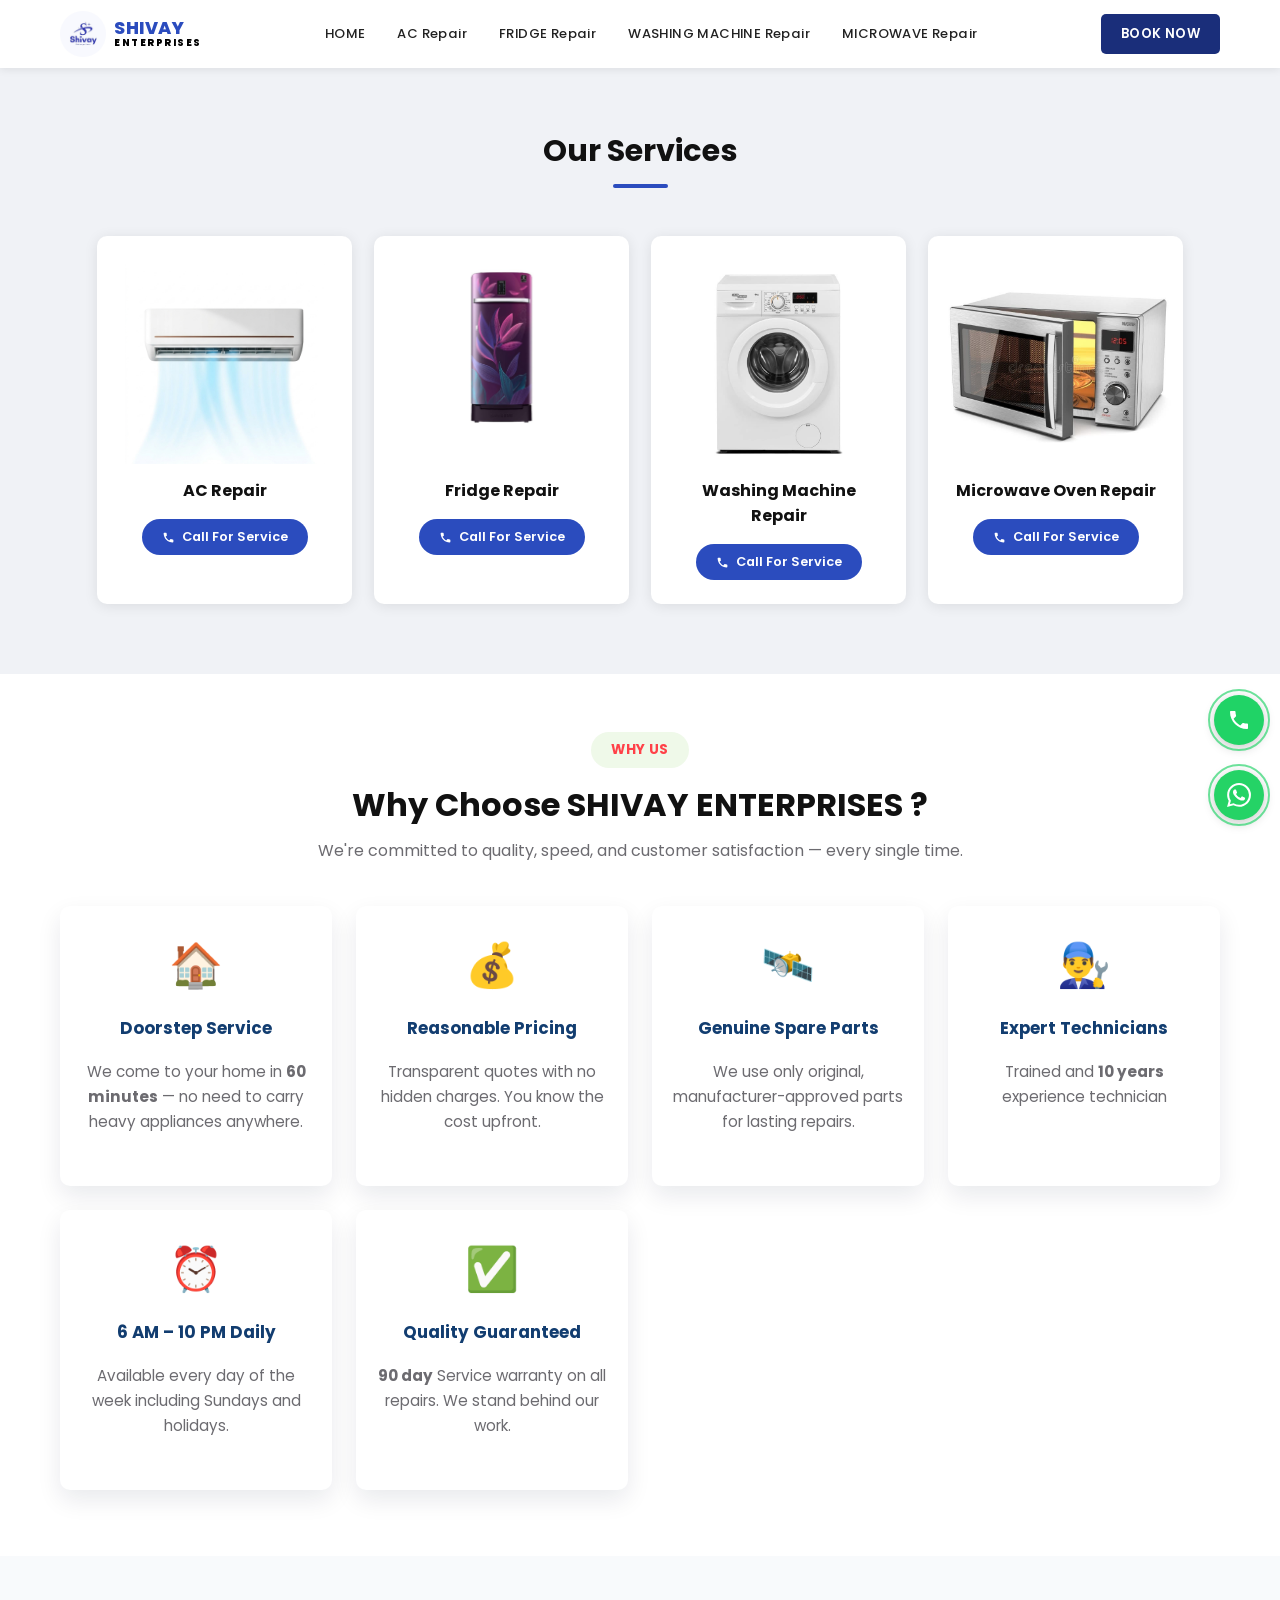
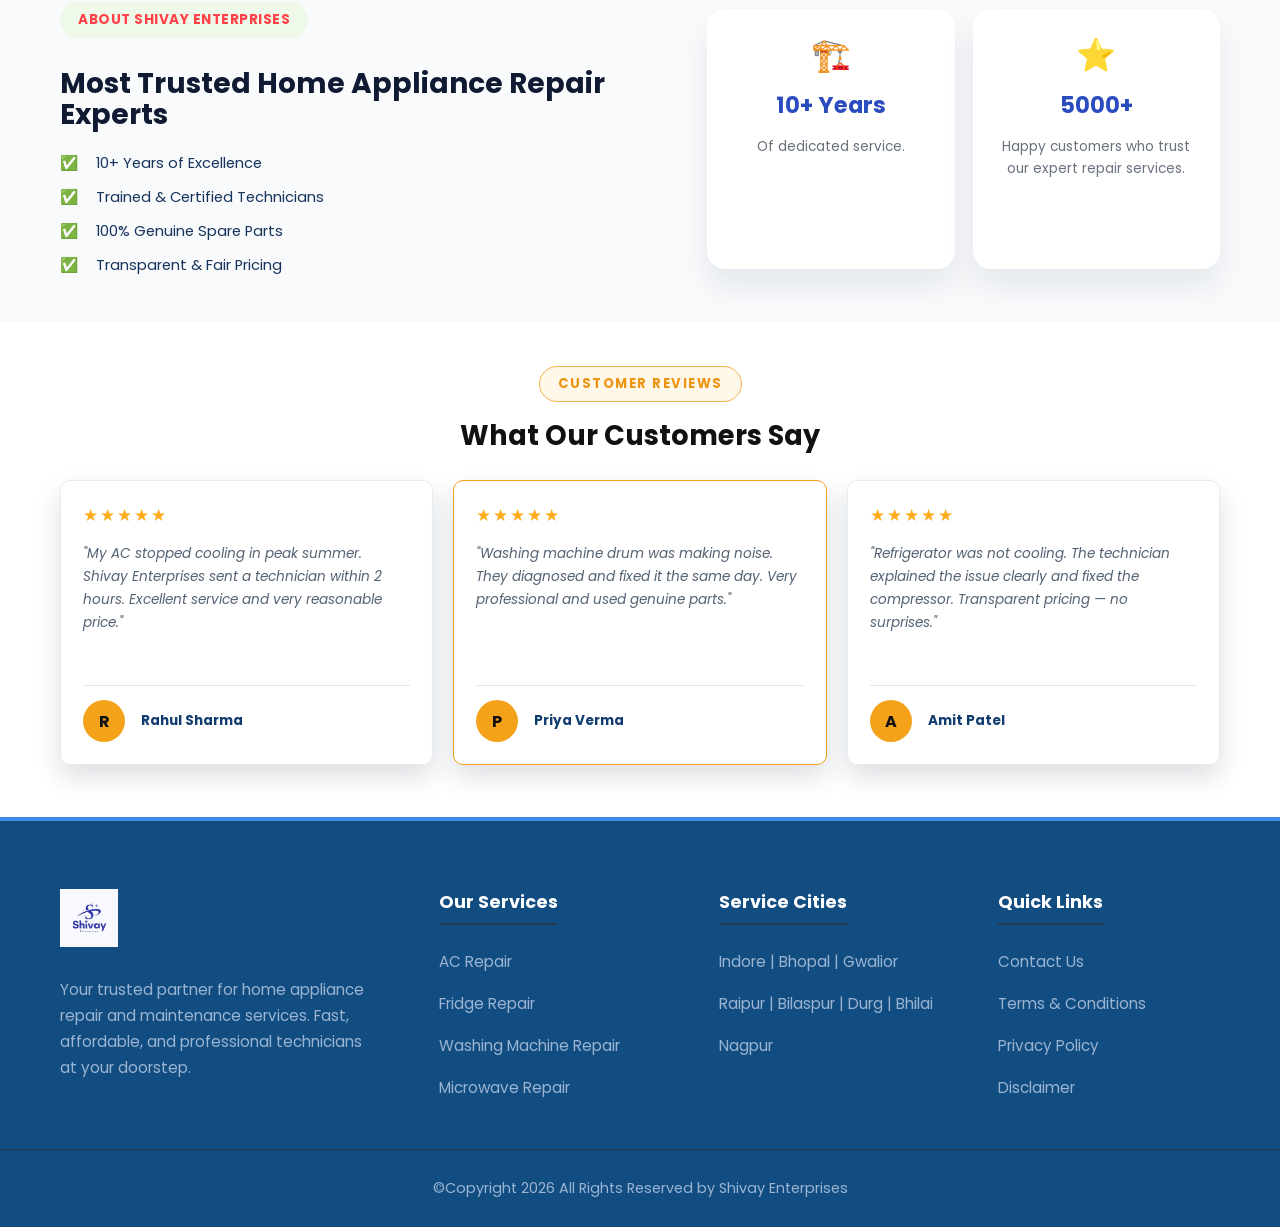
==== commit 9625d2f8: "fix-page content" ====
--- a/index.html
+++ b/index.html
@@ -138,7 +138,7 @@
         <article class="feature">
           <div class="feature__icon">👨‍🔧</div>
           <h3 class="feature__title">Expert Technicians</h3>
-          <p class="feature__text">Trained and 10 years experience technician</p>
+          <p class="feature__text">Trained and <strong>10 years</strong> experience technician</p>
         </article>
         <article class="feature">
           <div class="feature__icon">⏰</div>
@@ -148,7 +148,7 @@
         <article class="feature">
           <div class="feature__icon">✅</div>
           <h3 class="feature__title">Quality Guaranteed</h3>
-          <p class="feature__text">90 day Service warranty on all repairs. We stand behind our work.</p>
+          <p class="feature__text"><strong>90 day</strong> Service warranty on all repairs. We stand behind our work.</p>
         </article>
       </div>
     </div>
@@ -272,6 +272,13 @@
     </a>
   </div>
 
+  <div class="sticky-callbar">
+    <a href="tel:+919039470978" class="sticky-callbar__button">
+      <svg viewBox="0 0 24 24" aria-hidden="true"><path d="M6.62 10.79c1.44 2.83 3.76 5.14 6.59 6.59l2.2-2.2c.27-.27.67-.36 1.02-.24 1.12.37 2.33.57 3.57.57.55 0 1 .45 1 1V20c0 .55-.45 1-1 1C8.61 21 3 15.39 3 8.5c0-.55.45-1 1-1h3.5c.55 0 1 .45 1 1 0 1.25.2 2.45.57 3.57.11.35.03.74-.25 1.02z"/></svg>
+      Call Now
+    </a>
+  </div>
+
   <script src="js/script.js"></script>
 </body>
 </html>
--- a/css/style.css
+++ b/css/style.css
@@ -94,7 +94,7 @@
 .logo__sub {
   font-size: 0.6rem;
   font-weight: 800;
-  color: #888;
+  color: #000;
   letter-spacing: 1.5px;
 }
 
@@ -640,6 +640,10 @@
 /* ========================
    FLOATING BUTTONS
 ======================== */
+.sticky-callbar {
+  display: none;
+}
+
 .floating-btns {
   position: fixed;
   right: 16px;
@@ -743,6 +747,48 @@
    RESPONSIVE - MOBILE
 ======================== */
 @media (max-width: 768px) {
+  body {
+    padding-bottom: 72px;
+  }
+
+  .floating-btns {
+    display: none;
+  }
+
+  .sticky-callbar {
+    position: fixed;
+    right: 0;
+    bottom: 0;
+    left: 0;
+    z-index: 1100;
+    display: flex;
+    justify-content: center;
+    padding: 10px 14px;
+    background: #fff;
+    box-shadow: 0 -3px 14px rgba(16, 27, 51, 0.16);
+  }
+
+  .sticky-callbar__button {
+    display: inline-flex;
+    align-items: center;
+    justify-content: center;
+    gap: 8px;
+    width: min(100%, 360px);
+    min-height: 44px;
+    border-radius: 999px;
+    background: #2b4cbe;
+    color: #fff;
+    font-size: .86rem;
+    font-weight: 700;
+    box-shadow: 0 2px 8px rgba(16, 27, 51, 0.16);
+  }
+
+  .sticky-callbar__button svg {
+    width: 16px;
+    height: 16px;
+    fill: currentColor;
+  }
+
   .nav { display: none; }
   .btn-booknow { display: none; }
   .hamburger { display: flex; }
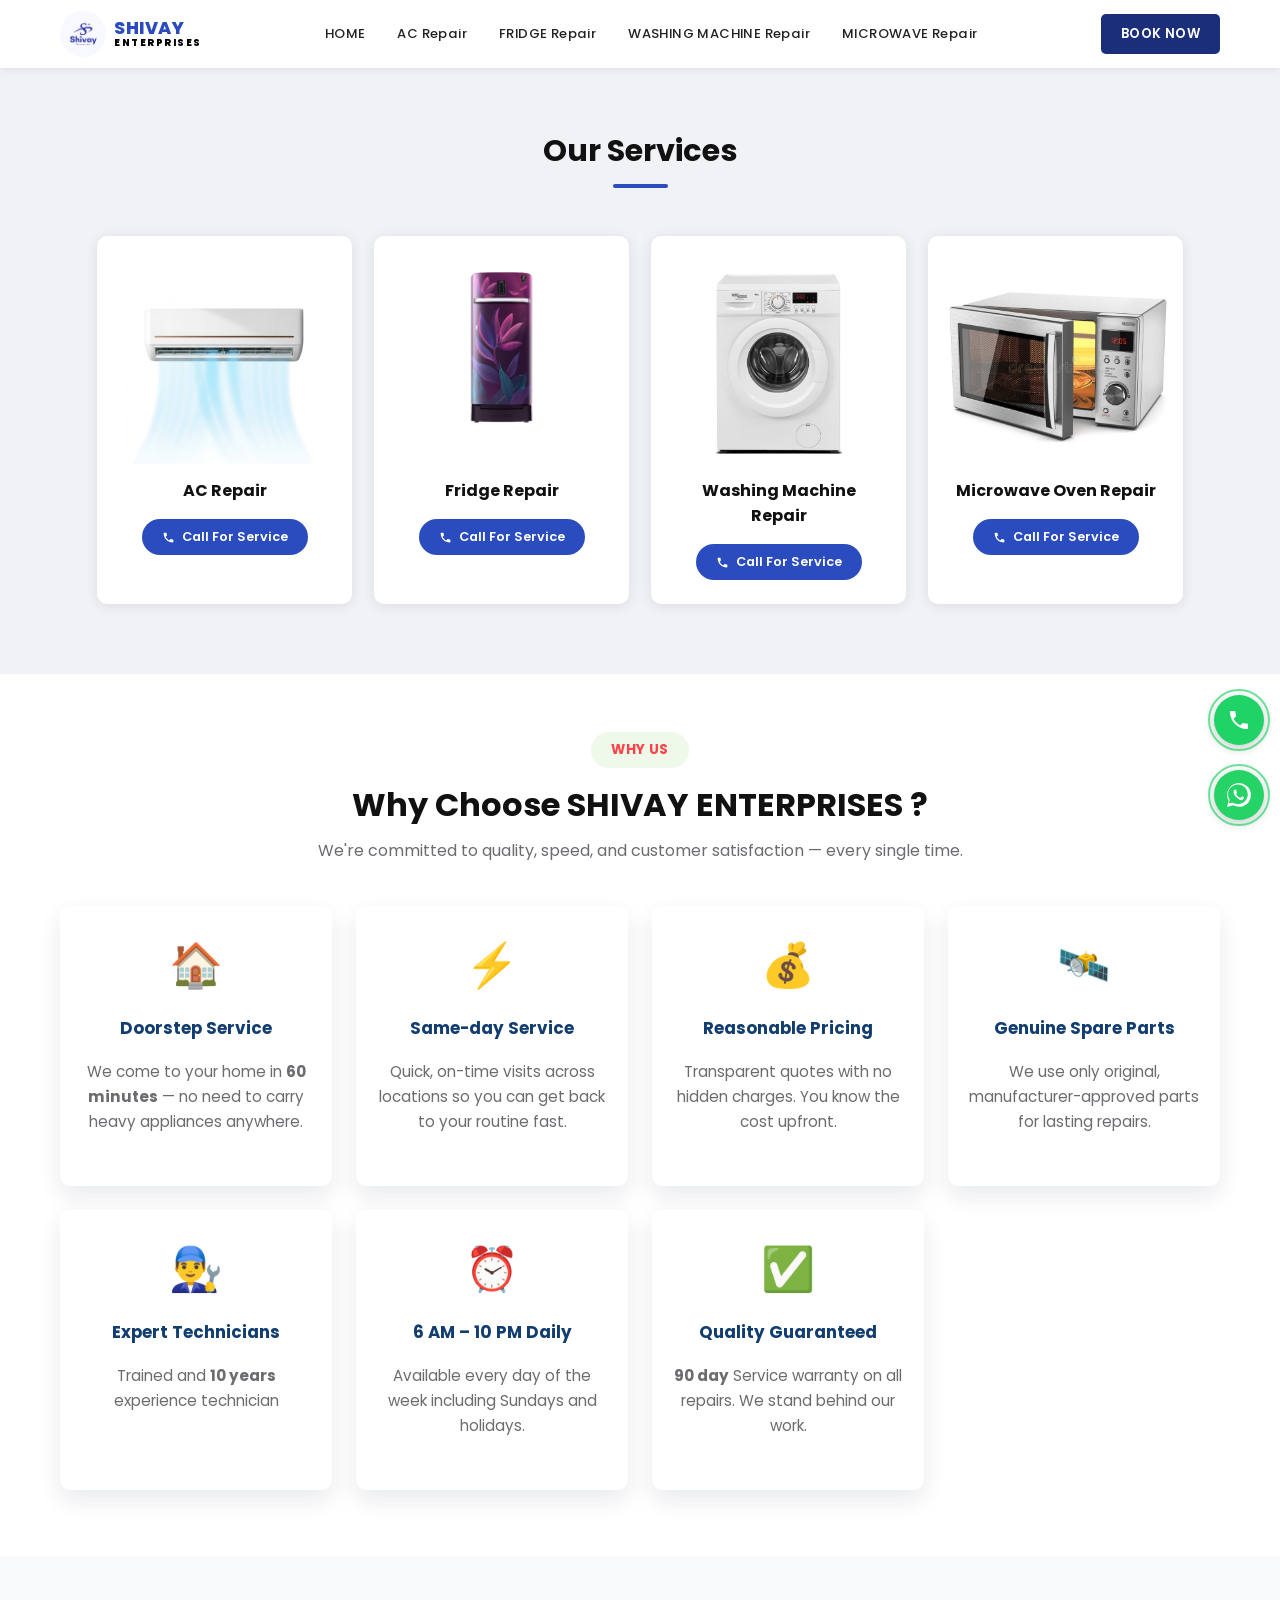
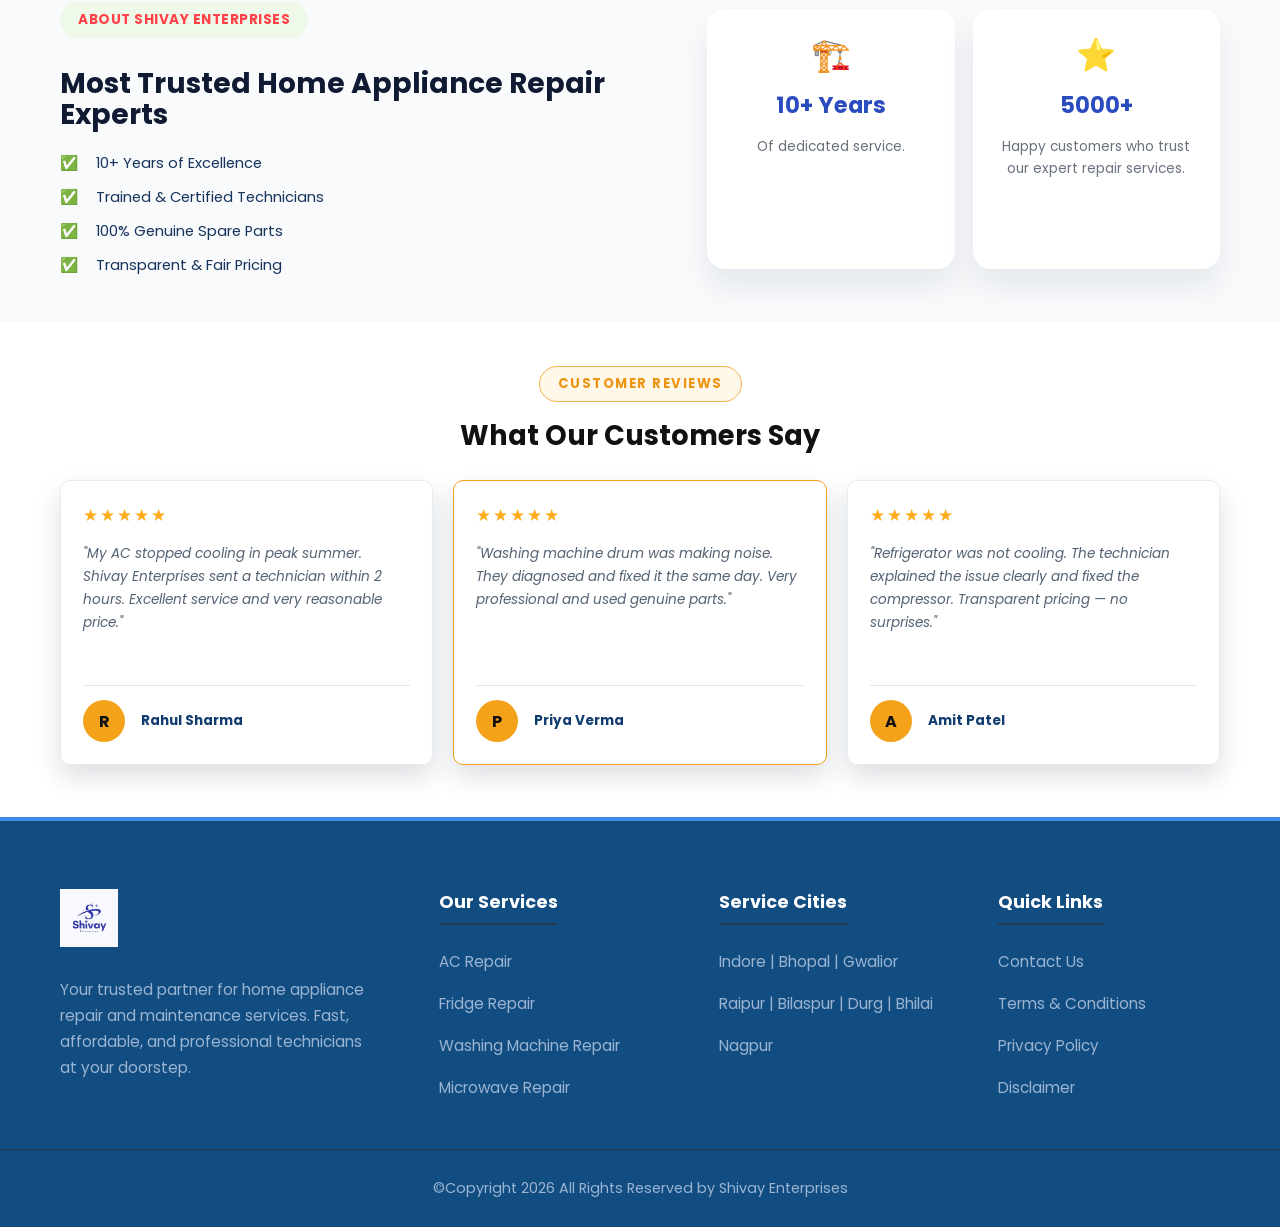
==== commit d2142276: "add same-day service feature to multiple pages" ====
--- a/index.html
+++ b/index.html
@@ -126,6 +126,11 @@
           <p class="feature__text">We come to your home in <strong>60 minutes</strong> — no need to carry heavy appliances anywhere.</p>
         </article>
         <article class="feature">
+          <div class="feature__icon">⚡</div>
+          <h3 class="feature__title">Same-day Service</h3>
+          <p class="feature__text">Quick, on-time visits across locations so you can get back to your routine fast.</p>
+        </article>
+        <article class="feature">
           <div class="feature__icon">💰</div>
           <h3 class="feature__title">Reasonable Pricing</h3>
           <p class="feature__text">Transparent quotes with no hidden charges. You know the cost upfront.</p>
--- a/css/style.css
+++ b/css/style.css
@@ -696,6 +696,18 @@
   fill: #fff;
 }
 
+.floating-btn--whatsapp svg {
+  display: none;
+}
+
+.floating-btn--whatsapp::after {
+  content: '';
+  width: 24px;
+  height: 24px;
+  display: block;
+  background: url("data:image/svg+xml,%3Csvg xmlns='http://www.w3.org/2000/svg' viewBox='0 0 24 24'%3E%3Cpath fill='%23fff' d='M17.472 14.382c-.297-.149-1.758-.867-2.03-.967-.273-.099-.471-.148-.67.15-.197.297-.767.966-.94 1.164-.173.199-.347.223-.644.075-.297-.15-1.255-.463-2.39-1.475-.883-.788-1.48-1.761-1.653-2.059-.173-.297-.018-.458.13-.606.134-.133.298-.347.446-.52.149-.198.198-.298.298-.497.099-.198.05-.371-.025-.52-.075-.149-.669-1.612-.916-2.207-.242-.579-.487-.5-.669-.51-.198 0-.52.074-.792.372-.272.297-1.04 1.016-1.04 2.479 0 1.462 1.065 2.875 1.213 3.074.149.198 2.096 3.2 5.077 4.487.709.306 1.262.489 1.871.118.571-.085 1.758-.719 2.006-1.413.248-.694.248-1.289.173-1.413-.074-.124-.272-.198-.57-.347m-5.421 7.403h-.004a9.87 9.87 0 01-5.031-1.378l-.361-.214-3.741.982.998-3.648-.235-.374a9.86 9.86 0 01-1.51-5.26c.001-5.45 4.436-9.884 9.888-9.884 2.64 0 5.122 1.03 6.988 2.898a9.825 9.825 0 012.893 6.994c-.003 5.45-4.437 9.884-9.885 9.884m8.413-18.297A11.815 11.815 0 0012.05 0C5.495 0 .16 5.335.157 11.892c0 2.096.547 4.142 1.588 5.945L.057 24l6.305-1.654a11.882 11.882 0 005.683 1.448h.005c6.554 0 11.89-5.335 11.893-11.893a11.821 11.821 0 00-3.48-8.413z'/%3E%3C/svg%3E") center / contain no-repeat;
+}
+
 @keyframes floating-icon-bob {
   0%, 100% { transform: translateY(0); }
   50% { transform: translateY(-5px); }
@@ -734,12 +746,12 @@
   }
 
   .service-card {
-    width: 220px;
+    width: 255px;
   }
 
   .service-card__img-wrap {
-    width: 170px;
-    height: 130px;
+    width: 200px;
+    height: 160px;
   }
 }
 
@@ -752,7 +764,9 @@
   }
 
   .floating-btns {
-    display: none;
+    right: 12px;
+    bottom: 82px;
+    gap: 25px;
   }
 
   .sticky-callbar {
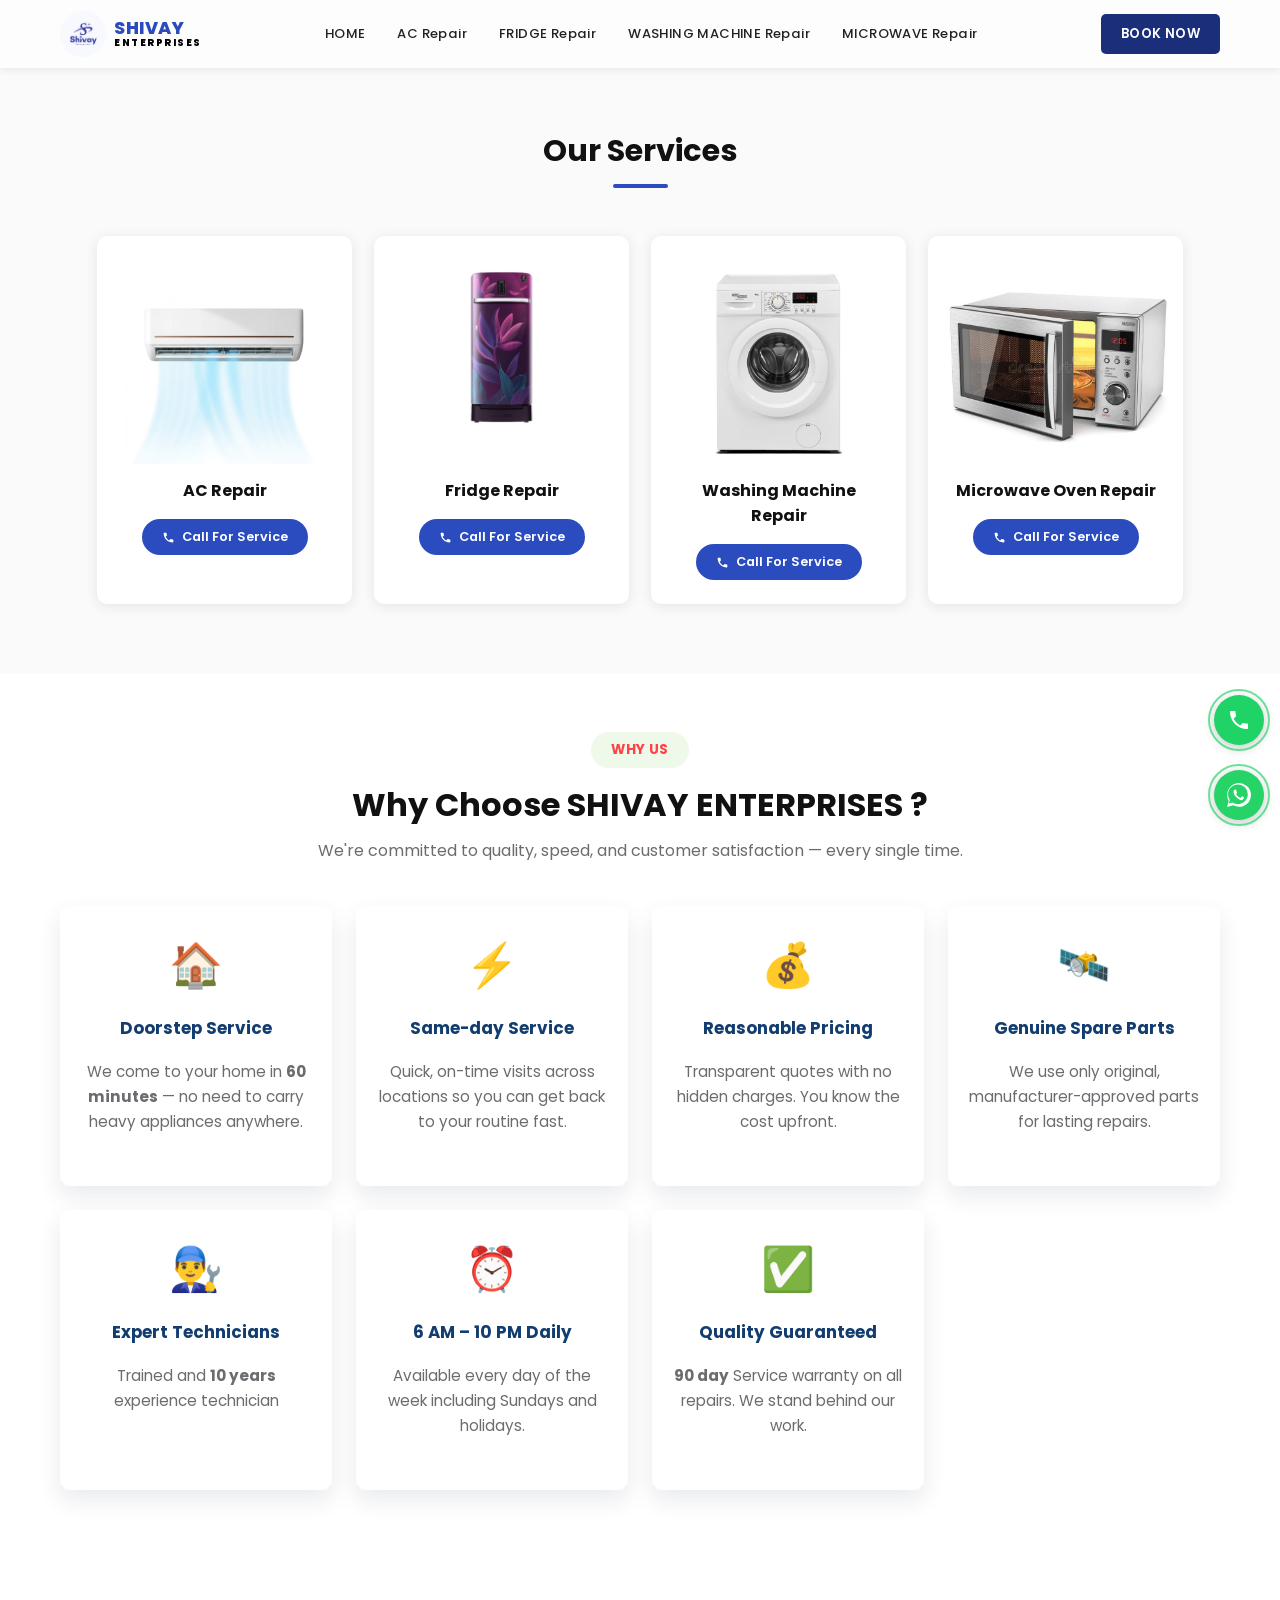
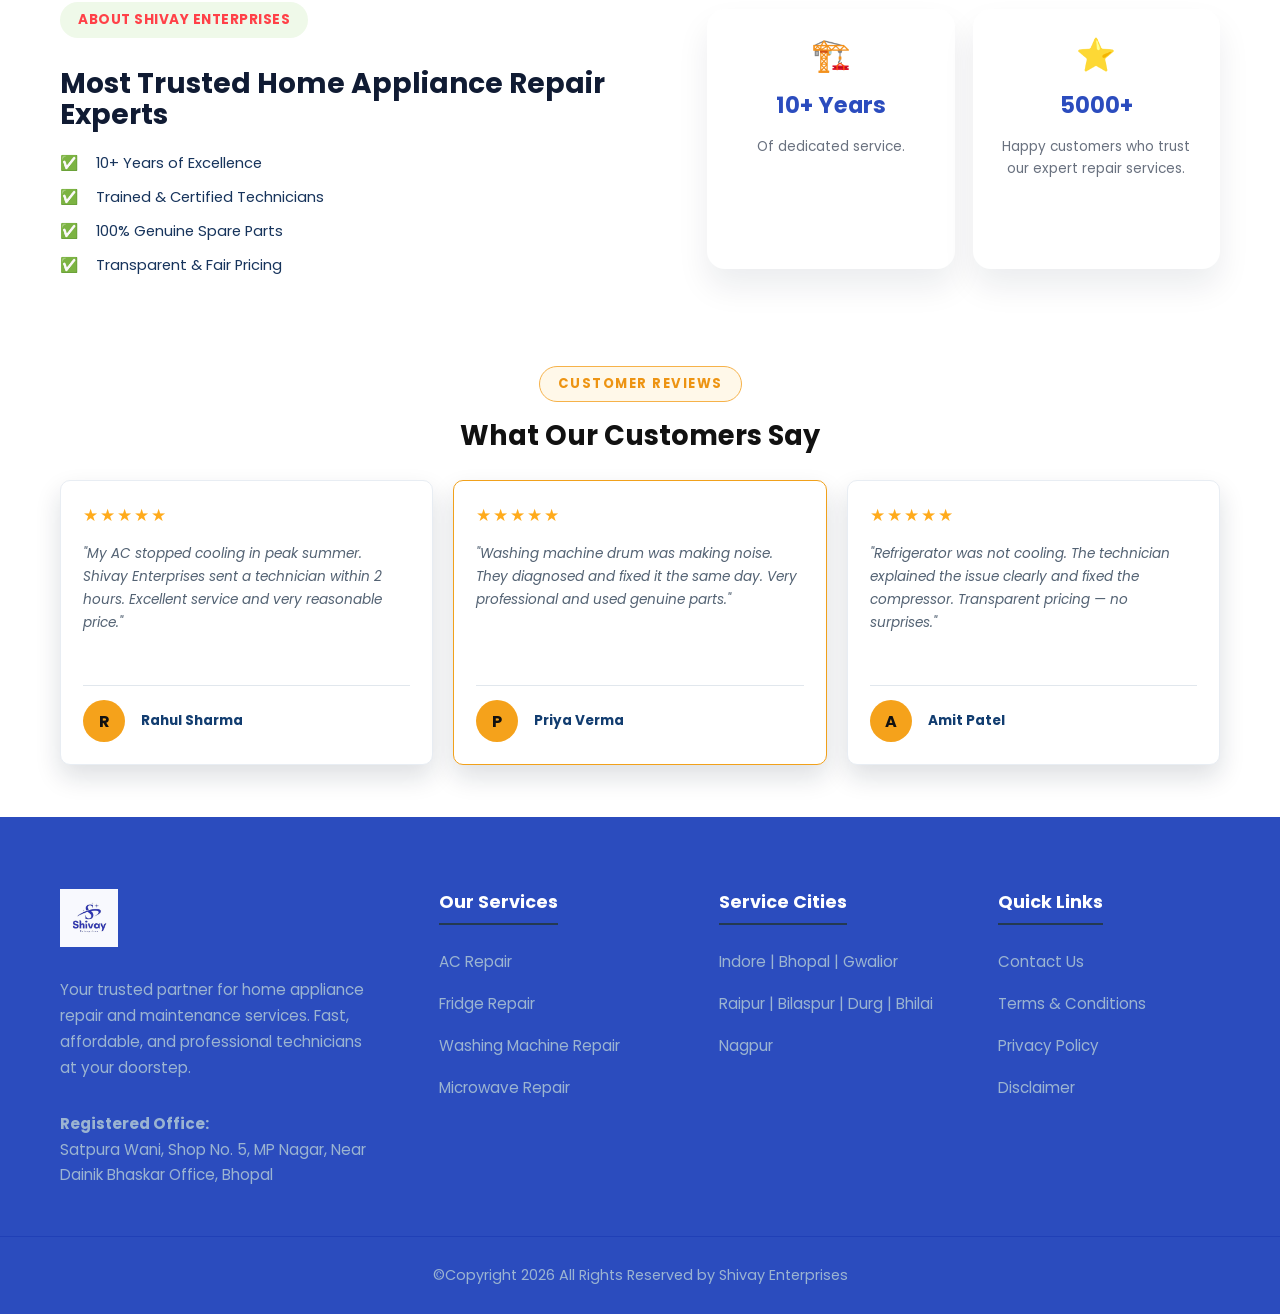
==== commit 3bd1d643: "Update service pages with new titles, images, and contact information" ====
--- a/index.html
+++ b/index.html
@@ -232,6 +232,7 @@
         <div class="contact__brand">
           <img src="images/logo.jpg" alt="Shivay Enterprises" class="contact__logo" />
           <p>Your trusted partner for home appliance repair and maintenance services. Fast, affordable, and professional technicians at your doorstep.</p>
+          <p><strong>Registered Office:</strong><br />Satpura Wani, Shop No. 5, MP Nagar, Near Dainik Bhaskar Office, Bhopal</p>
         </div>
 
         <div class="contact__column">
--- a/css/style.css
+++ b/css/style.css
@@ -13,7 +13,7 @@
 body {
   font-family: 'Poppins', sans-serif;
   color: #222;
-  background: #fff;
+  background: #fdfdfd;
 }
 
 a {
@@ -39,7 +39,7 @@
   position: sticky;
   top: 0;
   z-index: 1000;
-  background: #fff;
+  background: #fdfdfd;
   box-shadow: 0 2px 8px rgba(0,0,0,0.08);
 }
 
@@ -224,7 +224,7 @@
    SERVICES SECTION
 ======================== */
 .services {
-  background: #f0f2f6;
+  background: #fafafa;
   padding: 60px 0 70px;
 }
 
@@ -300,7 +300,7 @@
    ABOUT SECTION
 ======================== */
 .about {
-  background: #f8fafc;
+  background: #ffffff;
   padding: 46px 0;
 }
 
@@ -553,8 +553,8 @@
    CONTACT SECTION
 ======================== */
 .contact {
-  background: #124d82;
-  border-top: 4px solid #3d8de8;
+  background: #2b4cbe;
+  border-top: 4px solid #2b4cbe;
   padding: 68px 0 48px;
 }
 
@@ -621,8 +621,8 @@
    FOOTER
 ======================== */
 .footer {
-  background: #124d82;
-  border-top: 1px solid #26394c;
+  background: #2b4cbe;
+  border-top: 1px solid #2040b7;
   padding: 28px 0;
   text-align: center;
 }
@@ -742,7 +742,7 @@
   }
 
   .services__grid {
-    gap: 18px;
+    gap: 60px;
   }
 
   .service-card {
@@ -810,7 +810,7 @@
   .services__grid {
     flex-direction: column;
     align-items: center;
-    gap: 18px;
+    gap: 40px;
   }
 
   .service-card {
@@ -836,7 +836,7 @@
   }
 
   .section-title {
-    font-size: 1.6rem;
+    font-size: 2rem;
   }
 
   .reviews {
@@ -876,7 +876,7 @@
   }
 
   .section-title {
-    font-size: 1.4rem;
-  }
-
-}
+    font-size: 2rem;
+  }
+
+}
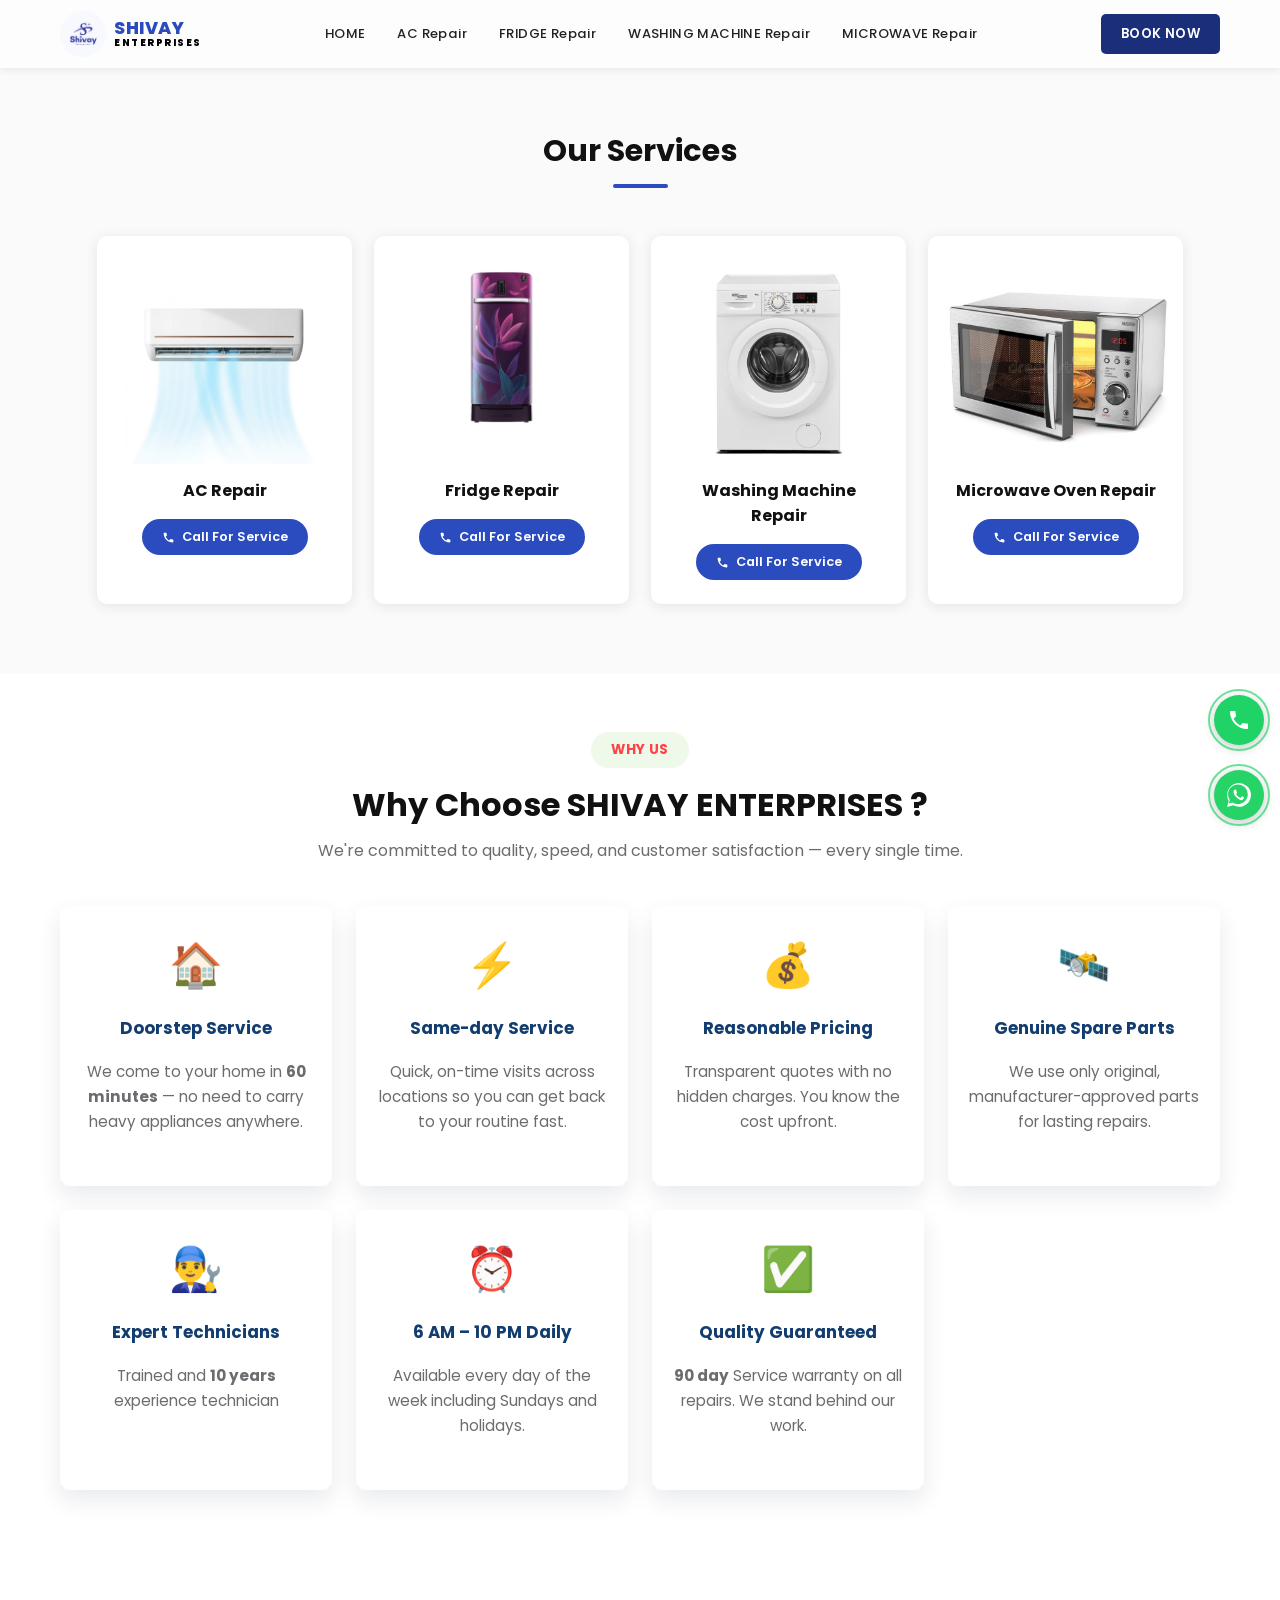
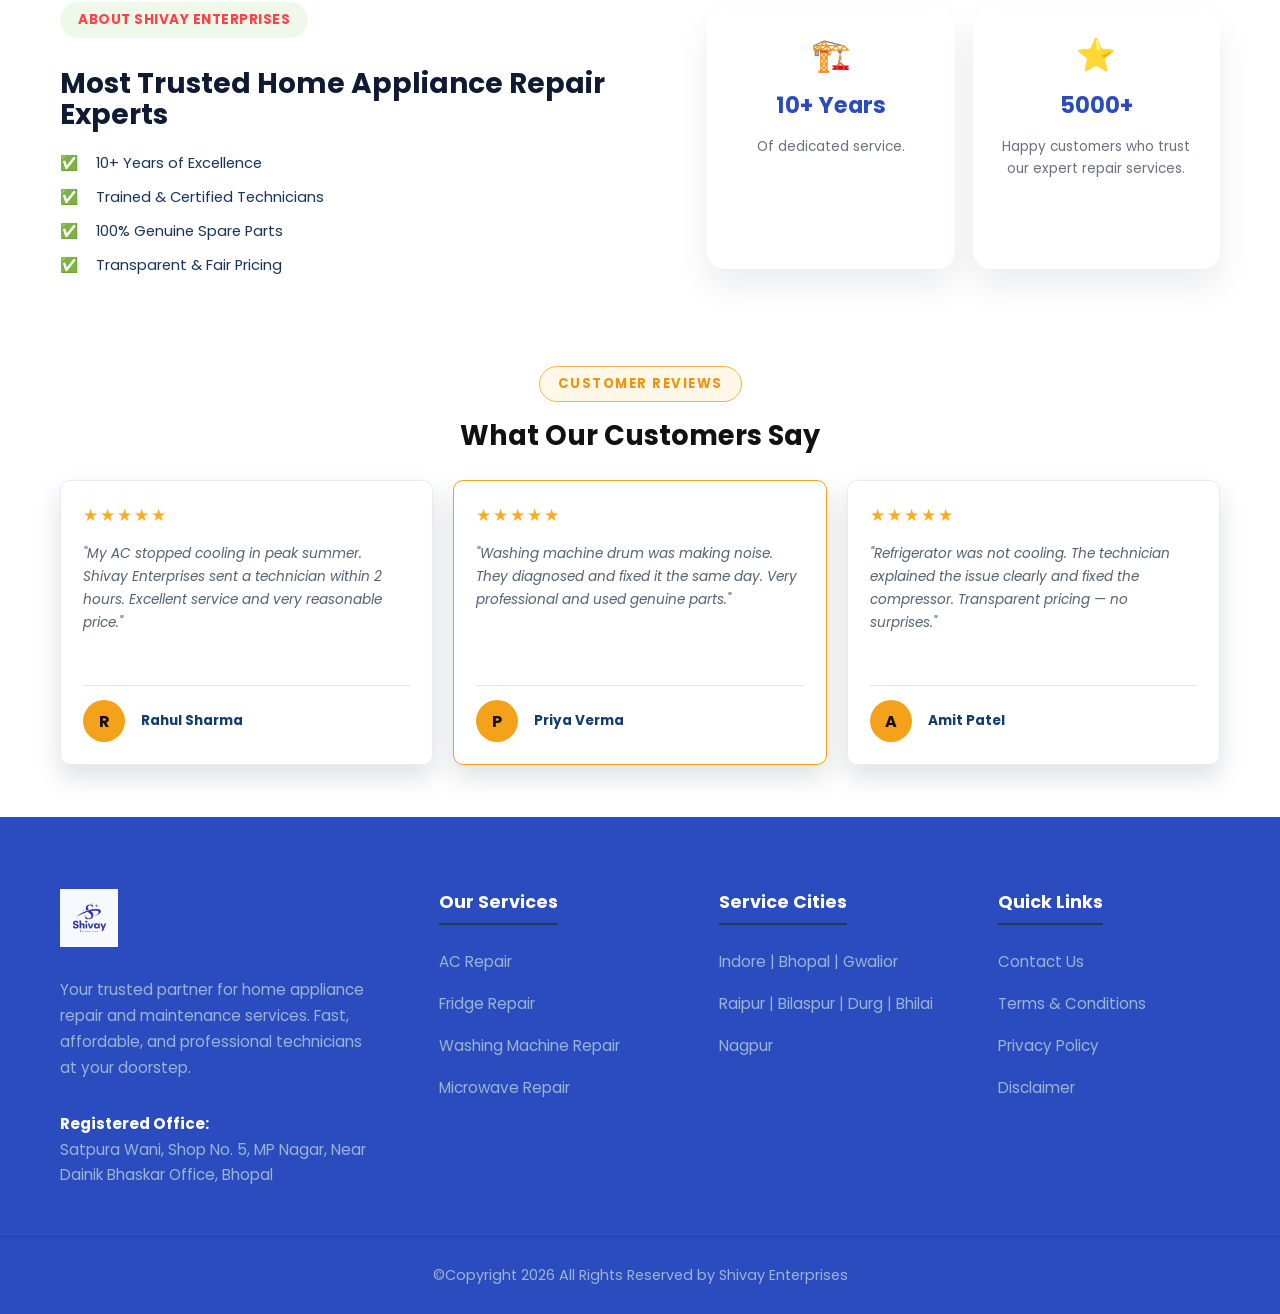
==== commit a1d73101: "Add favicon links to multiple HTML files" ====
--- a/index.html
+++ b/index.html
@@ -3,6 +3,8 @@
 <head>
   <meta charset="UTF-8" />
   <meta name="viewport" content="width=device-width, initial-scale=1.0" />
+  <link rel="icon" type="image/jpeg" href="images/logo.jpg?v=2" />
+  <link rel="shortcut icon" href="images/logo.jpg?v=2" />
   <meta name="description" content="Shivay Enterprises provides home appliance repair services including AC, fridge, washing machine and microwave oven repair." />
   <title>Shivay Enterprises | Home Appliance Repair Service</title>
   <link rel="preconnect" href="https://fonts.googleapis.com" />
--- a/css/style.css
+++ b/css/style.css
@@ -593,6 +593,10 @@
 
 .contact__brand p {
   max-width: 410px;
+}
+
+.contact__brand strong {
+  color: #fff;
 }
 
 .contact__column {
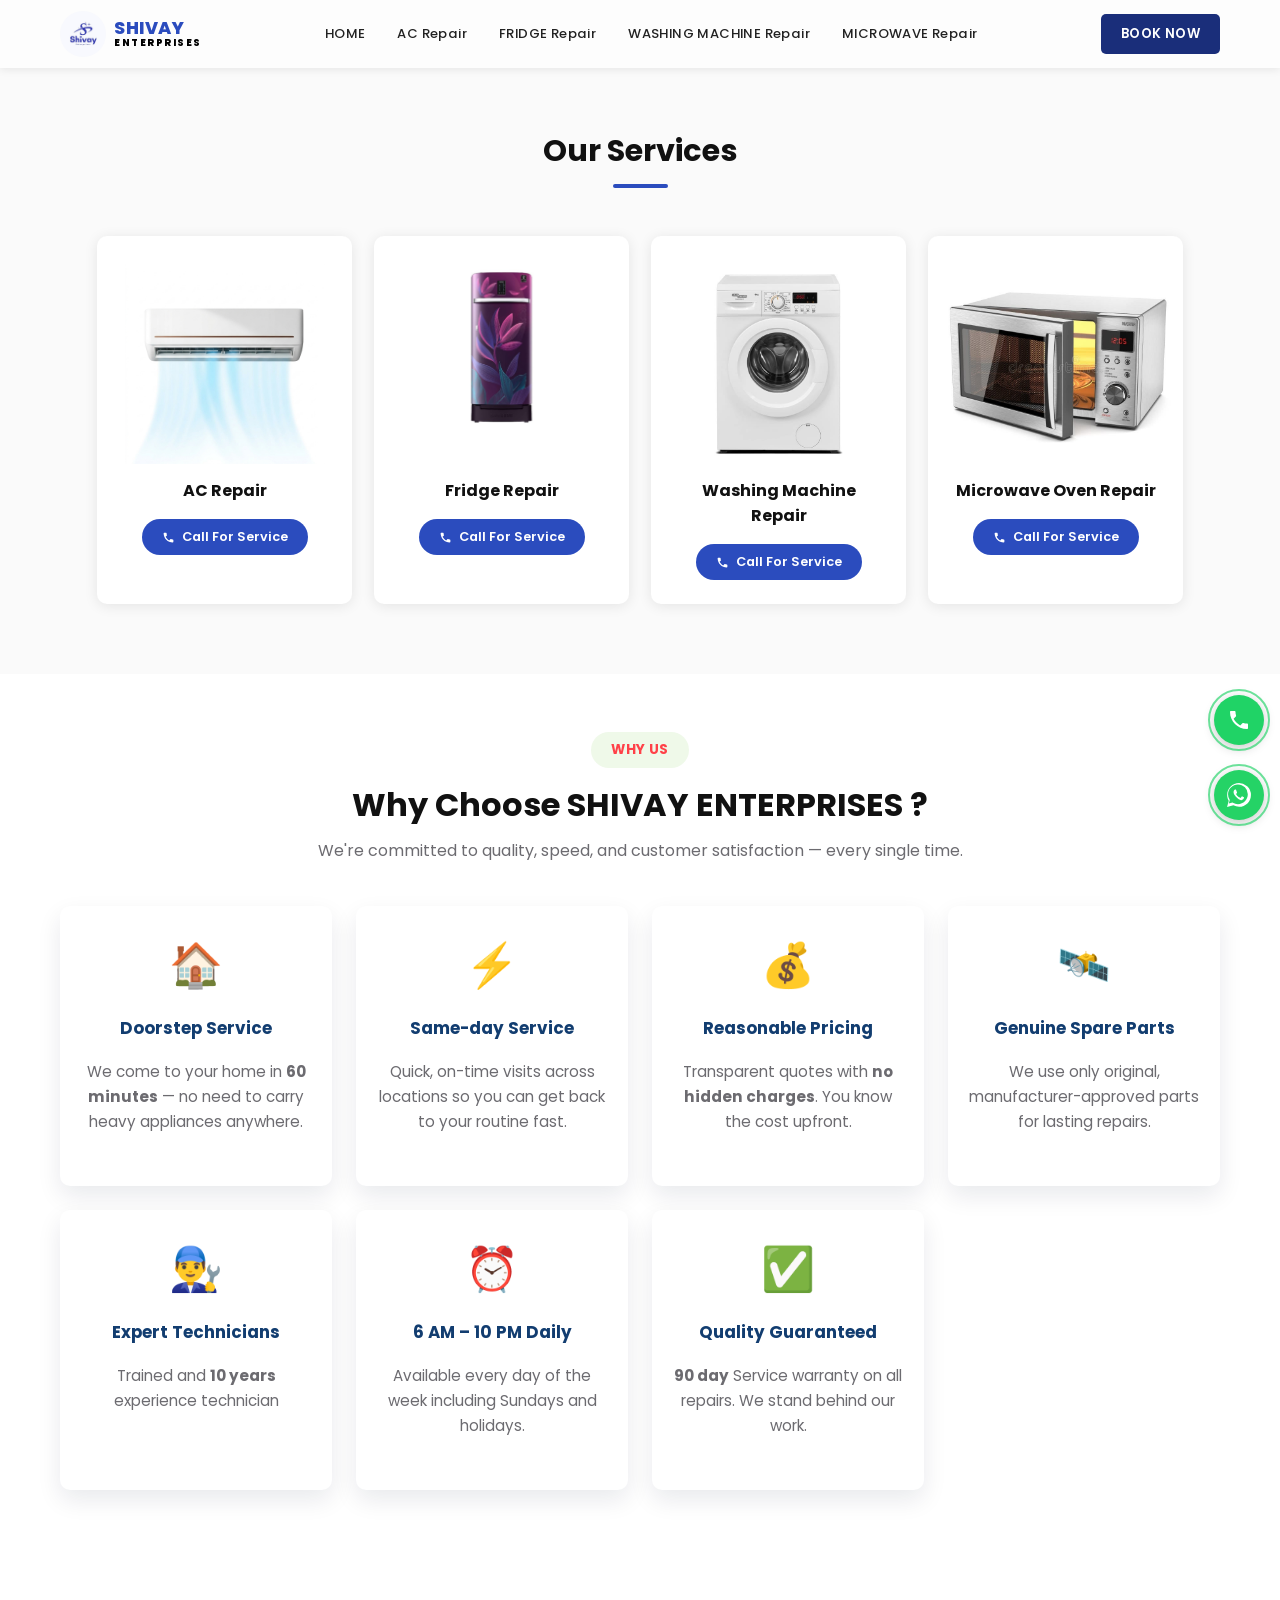
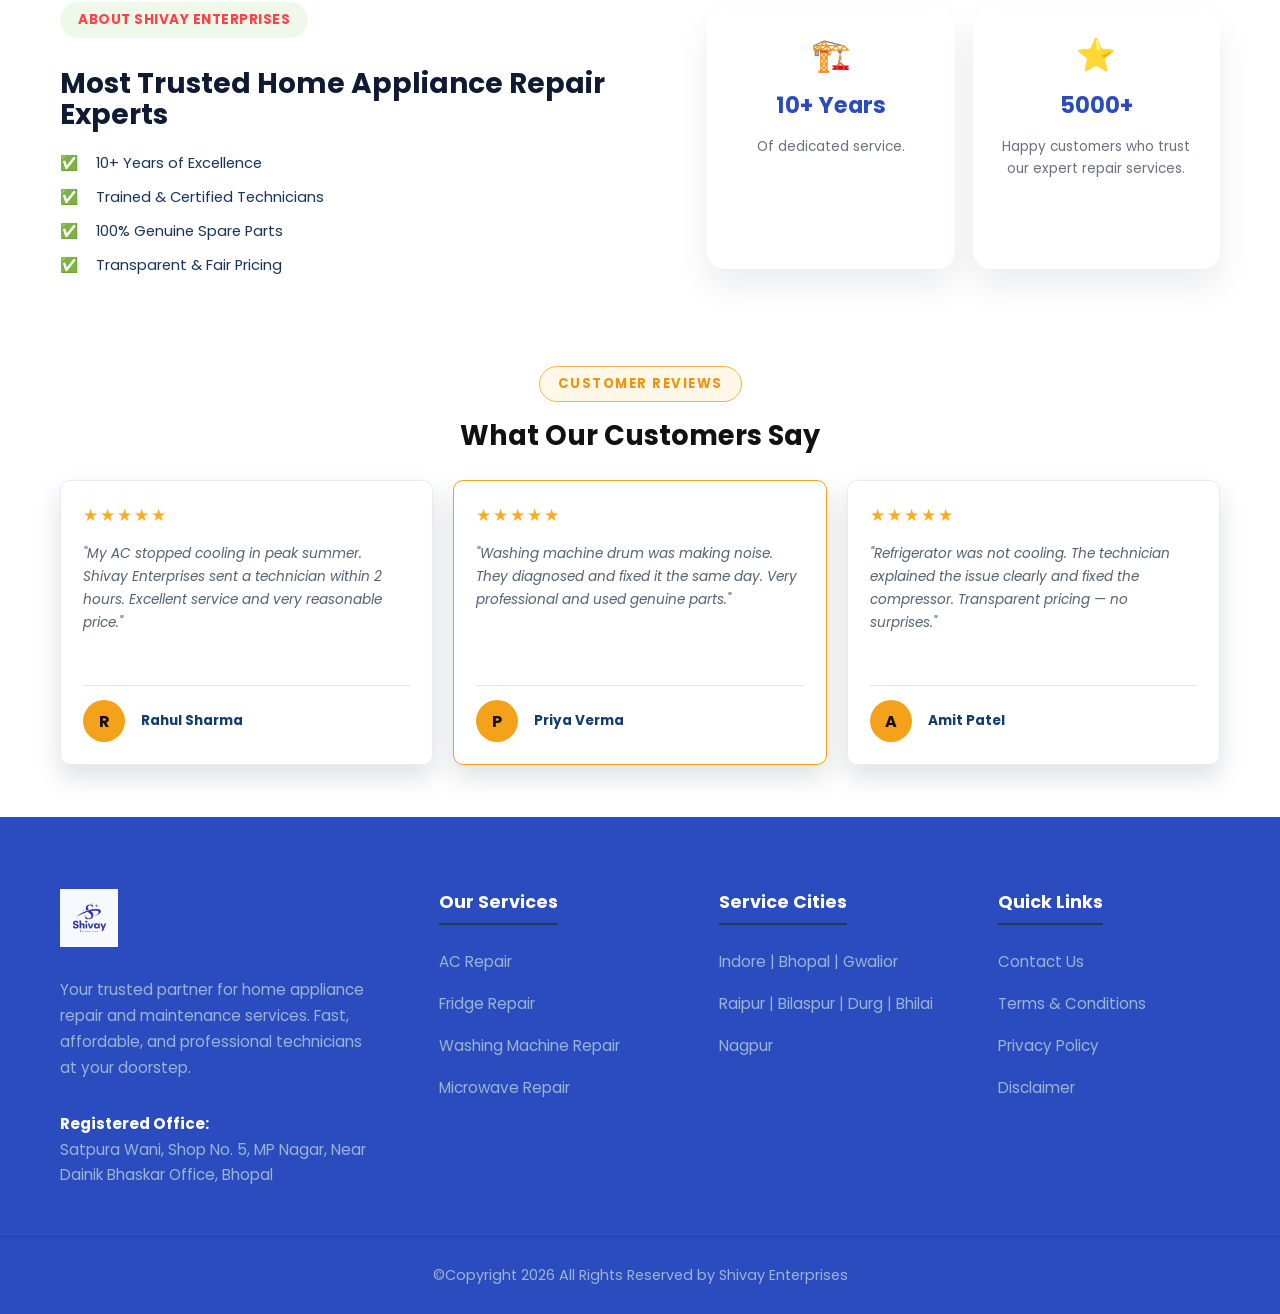
==== commit e7cc29ea: "Refactor code structure for improved readability and maintainability" ====
--- a/index.html
+++ b/index.html
@@ -135,7 +135,7 @@
         <article class="feature">
           <div class="feature__icon">💰</div>
           <h3 class="feature__title">Reasonable Pricing</h3>
-          <p class="feature__text">Transparent quotes with no hidden charges. You know the cost upfront.</p>
+          <p class="feature__text">Transparent quotes with <strong>no hidden charges</strong>. You know the cost upfront.</p>
         </article>
         <article class="feature">
           <div class="feature__icon">🛰️</div>
@@ -240,9 +240,9 @@
         <div class="contact__column">
           <h2>Our Services</h2>
           <a href="ac.html">AC Repair</a>
-          <a href="#fridge-repair">Fridge Repair</a>
-          <a href="#washing-machine-repair">Washing Machine Repair</a>
-          <a href="#microwave-repair">Microwave Repair</a>
+          <a href="fridge.html">Fridge Repair</a>
+          <a href="washing-machine.html">Washing Machine Repair</a>
+          <a href="microwave.html">Microwave Repair</a>
         </div>
 
         <div class="contact__column">
